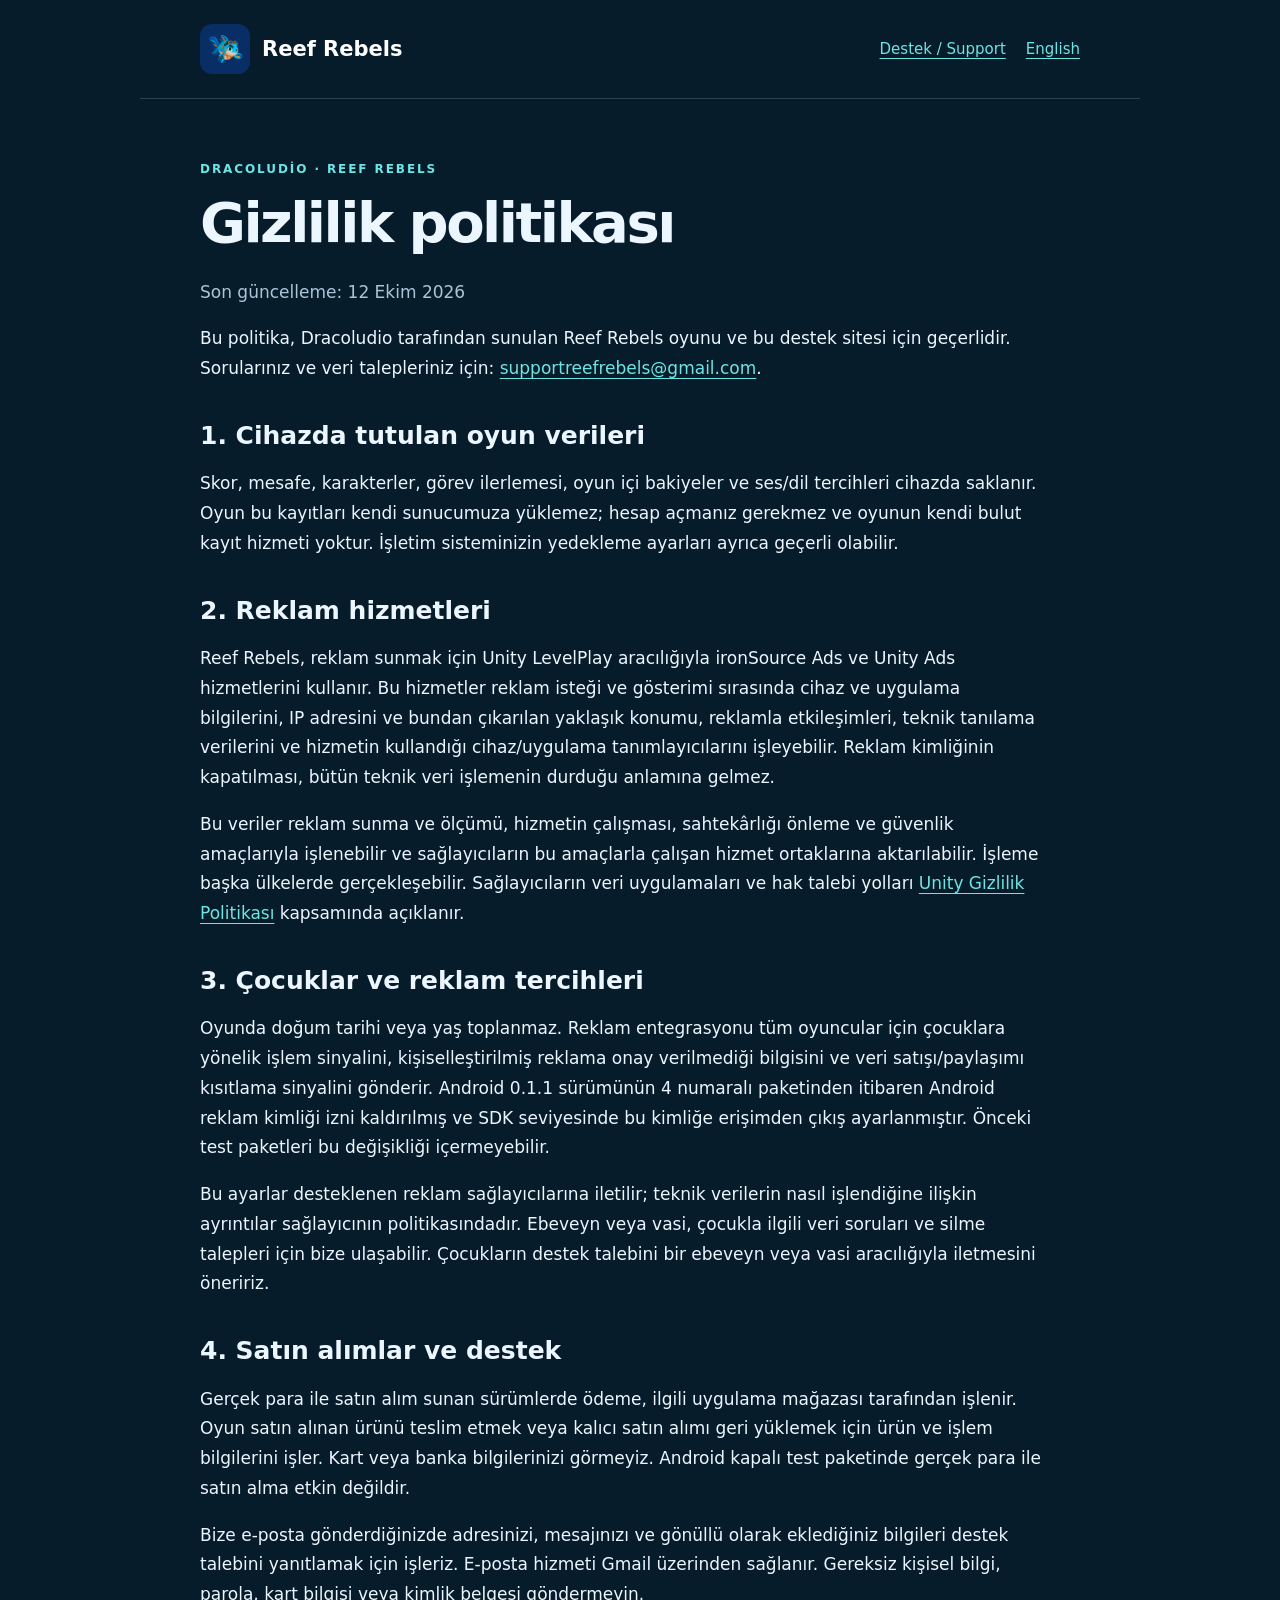
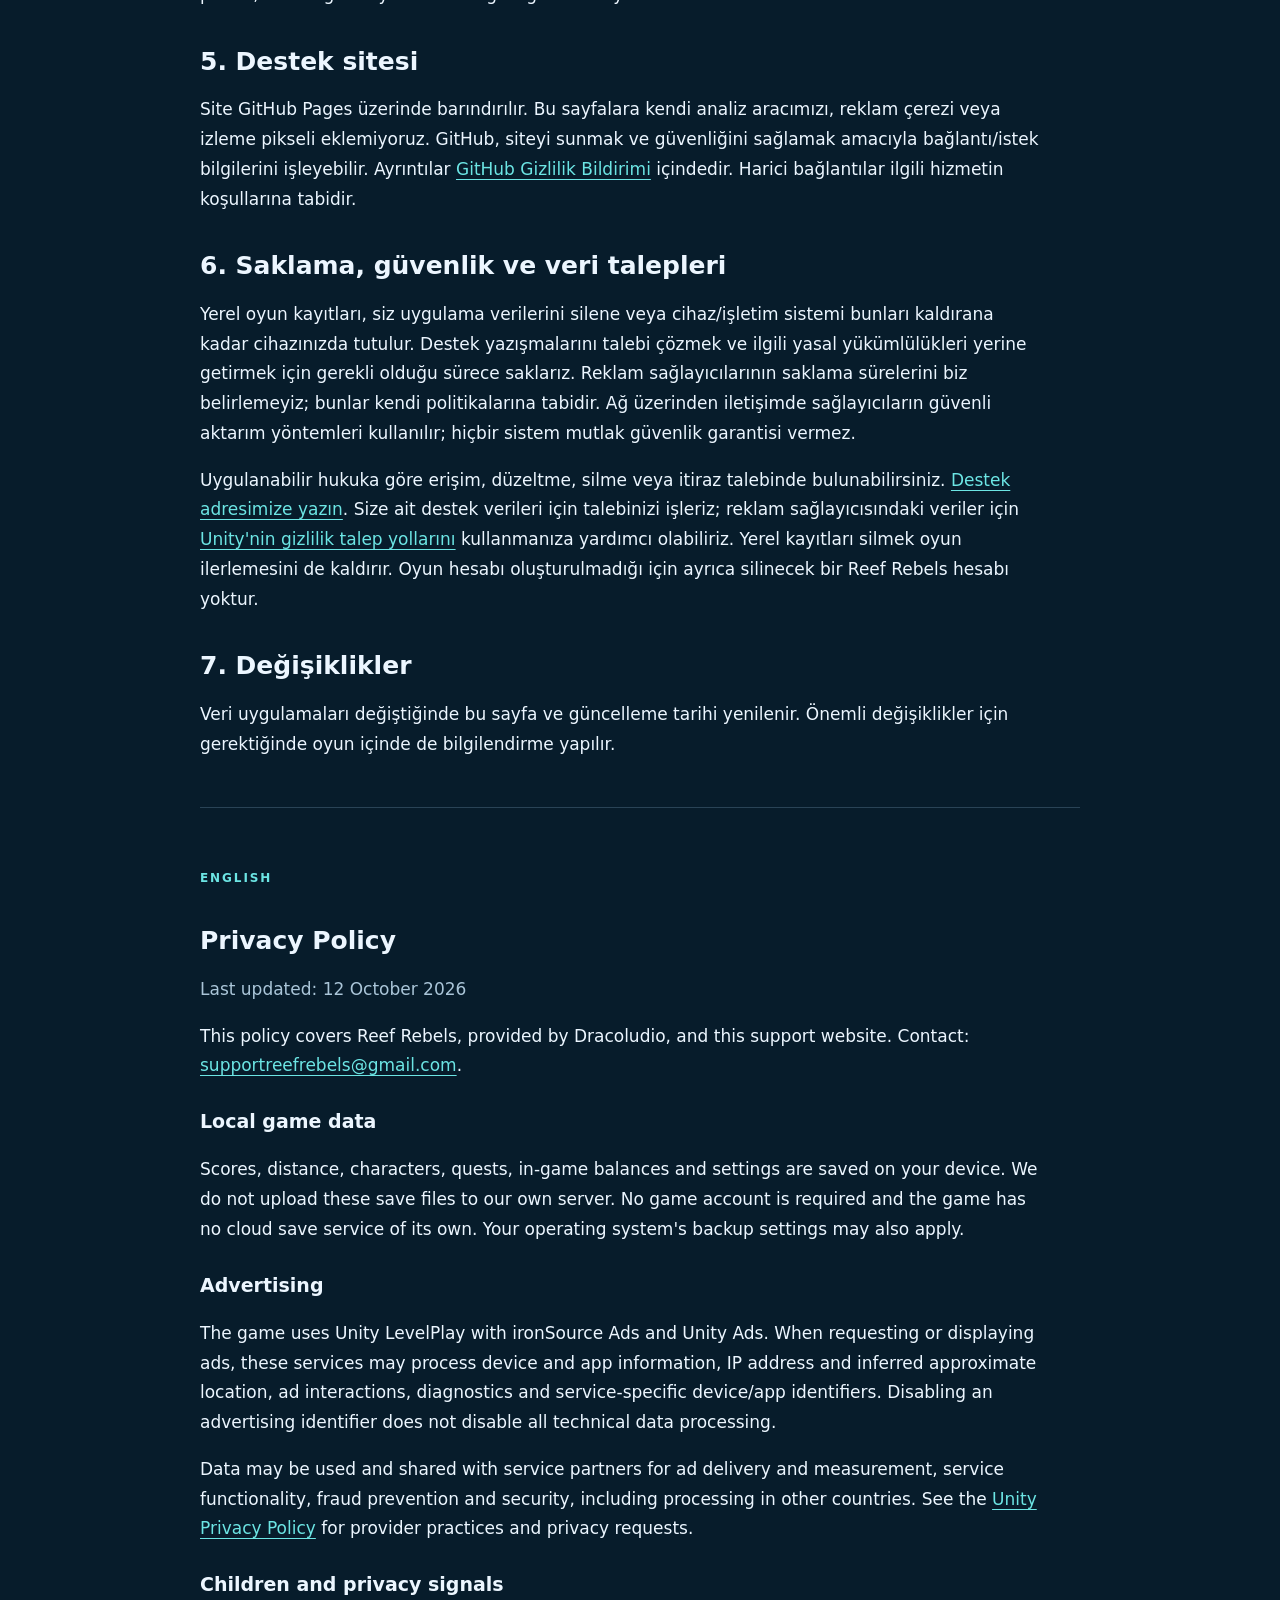
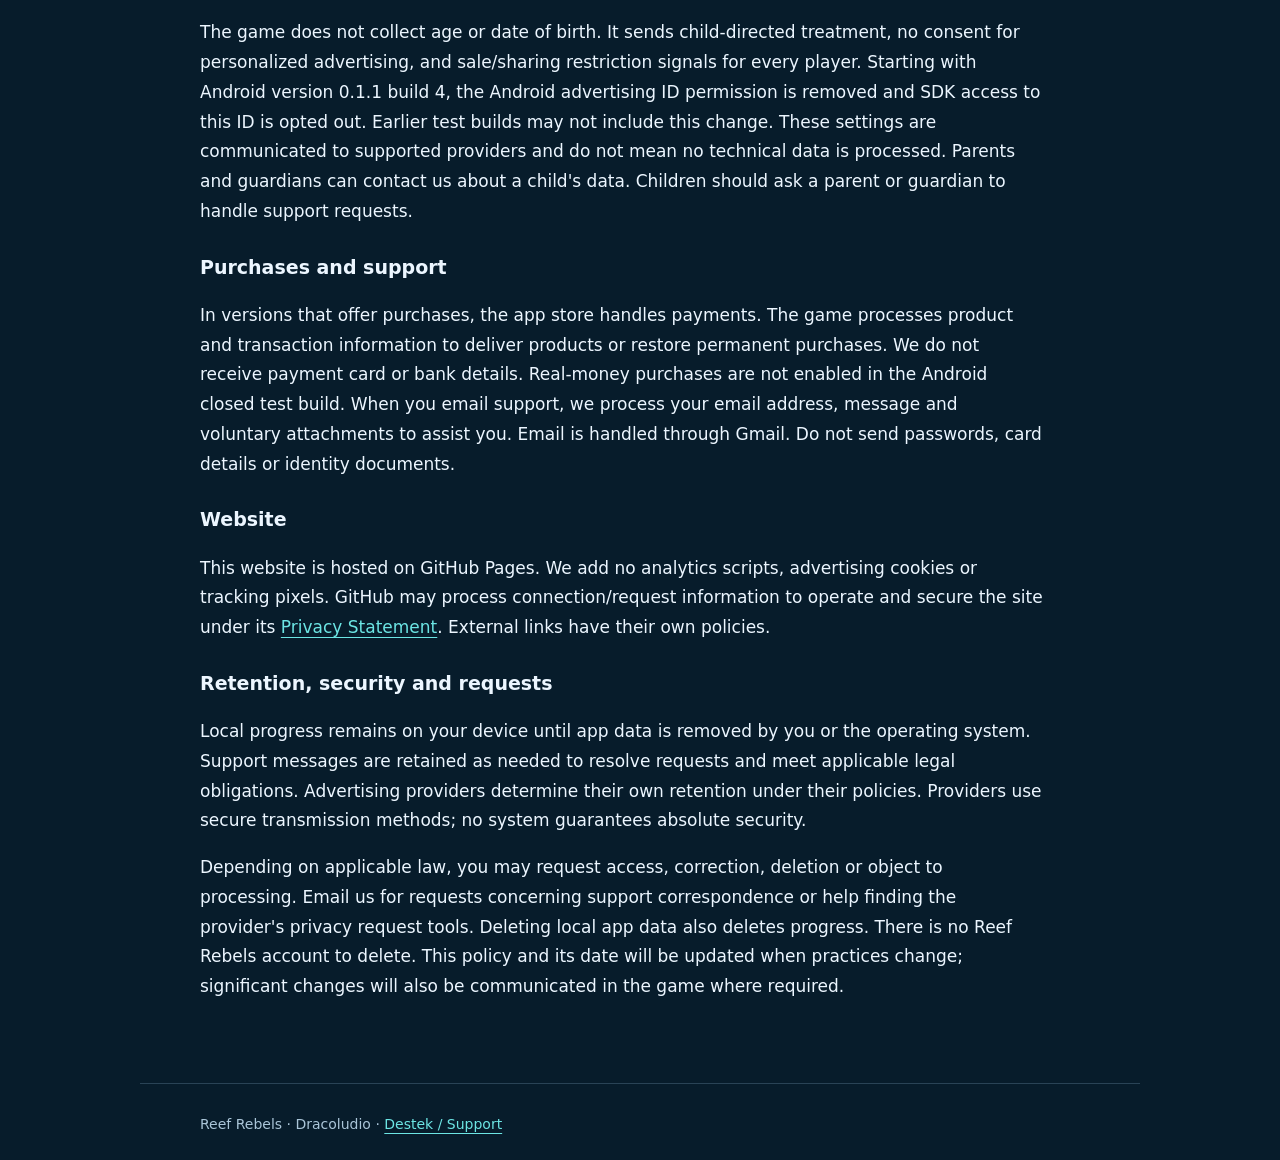
==== privacy.html @ 4acffd5e "Add Reef Rebels privacy policy and support pages" ====
<!doctype html>
<html lang="tr"><head><meta charset="utf-8"><meta name="viewport" content="width=device-width,initial-scale=1"><meta name="description" content="Reef Rebels gizlilik politikası: yerel oyun kayıtları, reklam hizmetleri, destek ve veri talepleri."><title>Reef Rebels | Gizlilik / Privacy</title><link rel="stylesheet" href="reef.css"></head>
<body><header><a class="brand" href="support.html"><img src="reef-icon.png" alt="" width="50" height="50">Reef Rebels</a><nav aria-label="Sayfalar"><a href="support.html">Destek / Support</a><a href="#english" lang="en">English</a></nav></header>
<main><p class="eyebrow">Dracoludio · Reef Rebels</p><h1>Gizlilik politikası</h1><p class="muted">Son güncelleme: 12 Ekim 2026</p><p>Bu politika, Dracoludio tarafından sunulan Reef Rebels oyunu ve bu destek sitesi için geçerlidir. Sorularınız ve veri talepleriniz için: <a href="mailto:supportreefrebels@gmail.com">supportreefrebels@gmail.com</a>.</p>
<h2>1. Cihazda tutulan oyun verileri</h2><p>Skor, mesafe, karakterler, görev ilerlemesi, oyun içi bakiyeler ve ses/dil tercihleri cihazda saklanır. Oyun bu kayıtları kendi sunucumuza yüklemez; hesap açmanız gerekmez ve oyunun kendi bulut kayıt hizmeti yoktur. İşletim sisteminizin yedekleme ayarları ayrıca geçerli olabilir.</p>
<h2>2. Reklam hizmetleri</h2><p>Reef Rebels, reklam sunmak için Unity LevelPlay aracılığıyla ironSource Ads ve Unity Ads hizmetlerini kullanır. Bu hizmetler reklam isteği ve gösterimi sırasında cihaz ve uygulama bilgilerini, IP adresini ve bundan çıkarılan yaklaşık konumu, reklamla etkileşimleri, teknik tanılama verilerini ve hizmetin kullandığı cihaz/uygulama tanımlayıcılarını işleyebilir. Reklam kimliğinin kapatılması, bütün teknik veri işlemenin durduğu anlamına gelmez.</p><p>Bu veriler reklam sunma ve ölçümü, hizmetin çalışması, sahtekârlığı önleme ve güvenlik amaçlarıyla işlenebilir ve sağlayıcıların bu amaçlarla çalışan hizmet ortaklarına aktarılabilir. İşleme başka ülkelerde gerçekleşebilir. Sağlayıcıların veri uygulamaları ve hak talebi yolları <a href="https://unity.com/legal/privacy-policy">Unity Gizlilik Politikası</a> kapsamında açıklanır.</p>
<h2>3. Çocuklar ve reklam tercihleri</h2><p>Oyunda doğum tarihi veya yaş toplanmaz. Reklam entegrasyonu tüm oyuncular için çocuklara yönelik işlem sinyalini, kişiselleştirilmiş reklama onay verilmediği bilgisini ve veri satışı/paylaşımı kısıtlama sinyalini gönderir. Android 0.1.1 sürümünün 4 numaralı paketinden itibaren Android reklam kimliği izni kaldırılmış ve SDK seviyesinde bu kimliğe erişimden çıkış ayarlanmıştır. Önceki test paketleri bu değişikliği içermeyebilir.</p><p>Bu ayarlar desteklenen reklam sağlayıcılarına iletilir; teknik verilerin nasıl işlendiğine ilişkin ayrıntılar sağlayıcının politikasındadır. Ebeveyn veya vasi, çocukla ilgili veri soruları ve silme talepleri için bize ulaşabilir. Çocukların destek talebini bir ebeveyn veya vasi aracılığıyla iletmesini öneririz.</p>
<h2>4. Satın alımlar ve destek</h2><p>Gerçek para ile satın alım sunan sürümlerde ödeme, ilgili uygulama mağazası tarafından işlenir. Oyun satın alınan ürünü teslim etmek veya kalıcı satın alımı geri yüklemek için ürün ve işlem bilgilerini işler. Kart veya banka bilgilerinizi görmeyiz. Android kapalı test paketinde gerçek para ile satın alma etkin değildir.</p><p>Bize e-posta gönderdiğinizde adresinizi, mesajınızı ve gönüllü olarak eklediğiniz bilgileri destek talebini yanıtlamak için işleriz. E-posta hizmeti Gmail üzerinden sağlanır. Gereksiz kişisel bilgi, parola, kart bilgisi veya kimlik belgesi göndermeyin.</p>
<h2>5. Destek sitesi</h2><p>Site GitHub Pages üzerinde barındırılır. Bu sayfalara kendi analiz aracımızı, reklam çerezi veya izleme pikseli eklemiyoruz. GitHub, siteyi sunmak ve güvenliğini sağlamak amacıyla bağlantı/istek bilgilerini işleyebilir. Ayrıntılar <a href="https://docs.github.com/en/site-policy/privacy-policies/github-general-privacy-statement">GitHub Gizlilik Bildirimi</a> içindedir. Harici bağlantılar ilgili hizmetin koşullarına tabidir.</p>
<h2>6. Saklama, güvenlik ve veri talepleri</h2><p>Yerel oyun kayıtları, siz uygulama verilerini silene veya cihaz/işletim sistemi bunları kaldırana kadar cihazınızda tutulur. Destek yazışmalarını talebi çözmek ve ilgili yasal yükümlülükleri yerine getirmek için gerekli olduğu sürece saklarız. Reklam sağlayıcılarının saklama sürelerini biz belirlemeyiz; bunlar kendi politikalarına tabidir. Ağ üzerinden iletişimde sağlayıcıların güvenli aktarım yöntemleri kullanılır; hiçbir sistem mutlak güvenlik garantisi vermez.</p><p>Uygulanabilir hukuka göre erişim, düzeltme, silme veya itiraz talebinde bulunabilirsiniz. <a href="mailto:supportreefrebels@gmail.com?subject=Reef%20Rebels%20veri%20talebi">Destek adresimize yazın</a>. Size ait destek verileri için talebinizi işleriz; reklam sağlayıcısındaki veriler için <a href="https://unity.com/legal/privacy-policy">Unity'nin gizlilik talep yollarını</a> kullanmanıza yardımcı olabiliriz. Yerel kayıtları silmek oyun ilerlemesini de kaldırır. Oyun hesabı oluşturulmadığı için ayrıca silinecek bir Reef Rebels hesabı yoktur.</p>
<h2>7. Değişiklikler</h2><p>Veri uygulamaları değiştiğinde bu sayfa ve güncelleme tarihi yenilenir. Önemli değişiklikler için gerektiğinde oyun içinde de bilgilendirme yapılır.</p>
<section class="language" id="english" lang="en"><p class="eyebrow">English</p><h2>Privacy Policy</h2><p class="muted">Last updated: 12 October 2026</p><p>This policy covers Reef Rebels, provided by Dracoludio, and this support website. Contact: <a href="mailto:supportreefrebels@gmail.com">supportreefrebels@gmail.com</a>.</p>
<h3>Local game data</h3><p>Scores, distance, characters, quests, in-game balances and settings are saved on your device. We do not upload these save files to our own server. No game account is required and the game has no cloud save service of its own. Your operating system's backup settings may also apply.</p>
<h3>Advertising</h3><p>The game uses Unity LevelPlay with ironSource Ads and Unity Ads. When requesting or displaying ads, these services may process device and app information, IP address and inferred approximate location, ad interactions, diagnostics and service-specific device/app identifiers. Disabling an advertising identifier does not disable all technical data processing.</p><p>Data may be used and shared with service partners for ad delivery and measurement, service functionality, fraud prevention and security, including processing in other countries. See the <a href="https://unity.com/legal/privacy-policy">Unity Privacy Policy</a> for provider practices and privacy requests.</p>
<h3>Children and privacy signals</h3><p>The game does not collect age or date of birth. It sends child-directed treatment, no consent for personalized advertising, and sale/sharing restriction signals for every player. Starting with Android version 0.1.1 build 4, the Android advertising ID permission is removed and SDK access to this ID is opted out. Earlier test builds may not include this change. These settings are communicated to supported providers and do not mean no technical data is processed. Parents and guardians can contact us about a child's data. Children should ask a parent or guardian to handle support requests.</p>
<h3>Purchases and support</h3><p>In versions that offer purchases, the app store handles payments. The game processes product and transaction information to deliver products or restore permanent purchases. We do not receive payment card or bank details. Real-money purchases are not enabled in the Android closed test build. When you email support, we process your email address, message and voluntary attachments to assist you. Email is handled through Gmail. Do not send passwords, card details or identity documents.</p>
<h3>Website</h3><p>This website is hosted on GitHub Pages. We add no analytics scripts, advertising cookies or tracking pixels. GitHub may process connection/request information to operate and secure the site under its <a href="https://docs.github.com/en/site-policy/privacy-policies/github-general-privacy-statement">Privacy Statement</a>. External links have their own policies.</p>
<h3>Retention, security and requests</h3><p>Local progress remains on your device until app data is removed by you or the operating system. Support messages are retained as needed to resolve requests and meet applicable legal obligations. Advertising providers determine their own retention under their policies. Providers use secure transmission methods; no system guarantees absolute security.</p><p>Depending on applicable law, you may request access, correction, deletion or object to processing. Email us for requests concerning support correspondence or help finding the provider's privacy request tools. Deleting local app data also deletes progress. There is no Reef Rebels account to delete. This policy and its date will be updated when practices change; significant changes will also be communicated in the game where required.</p></section></main><footer>Reef Rebels · Dracoludio · <a href="support.html">Destek / Support</a></footer></body></html>
---- reef.css ----
:root{color-scheme:dark;--ink:#ecf6ff;--muted:#aac5d8;--aqua:#6ce5e4;--line:#294356}*{box-sizing:border-box}html{scroll-behavior:smooth}body{margin:0;background:#071c2b;color:var(--ink);font:17px/1.75 system-ui,-apple-system,BlinkMacSystemFont,"Segoe UI",sans-serif}a{color:var(--aqua);text-underline-offset:4px}a:hover{color:white}a:focus-visible,summary:focus-visible{outline:3px solid #ffd757;outline-offset:5px}header,main,footer{max-width:1000px;margin:auto;padding:24px clamp(20px,5vw,60px)}header{display:flex;gap:24px;align-items:center;justify-content:space-between;border-bottom:1px solid var(--line)}.brand{display:flex;align-items:center;gap:12px;color:white;font-weight:850;text-decoration:none;font-size:21px}.brand img{width:50px;height:50px;border-radius:12px}nav{display:flex;gap:20px;flex-wrap:wrap;font-size:15px}.eyebrow{text-transform:uppercase;letter-spacing:.16em;font-size:12px;color:var(--aqua);font-weight:700;margin:36px 0 8px}h1{font-size:clamp(34px,6vw,56px);line-height:1.1;letter-spacing:-.045em;margin:12px 0 24px}h2{font-size:25px;line-height:1.3;margin:36px 0 12px}h3{font-size:19px;margin:24px 0 8px}p{max-width:78ch}small,.muted{color:var(--muted)}.intro{font-size:20px;color:var(--muted);max-width:650px}.contact{display:inline-block;background:var(--aqua);color:#042635;padding:13px 20px;border-radius:8px;font-weight:750;text-decoration:none;overflow-wrap:anywhere;margin:12px 0}.contact:hover{background:#a9ffff;color:#042635}.notice{border-left:3px solid var(--aqua);padding:6px 20px;margin:28px 0;background:#0c283b}.language{padding-top:24px;margin-top:48px;border-top:1px solid var(--line)}li{margin:8px 0}footer{margin-top:40px;padding-top:28px;border-top:1px solid var(--line);color:var(--muted);font-size:14px}details{border-bottom:1px solid var(--line);padding:18px 0}summary{cursor:pointer;font-weight:700}details p{color:var(--muted)}@media(max-width:540px){header{align-items:flex-start;flex-direction:column;gap:12px}nav{gap:18px}main{padding-top:10px}.contact{font-size:15px}h2{font-size:23px}}@media(prefers-reduced-motion:reduce){html{scroll-behavior:auto}}
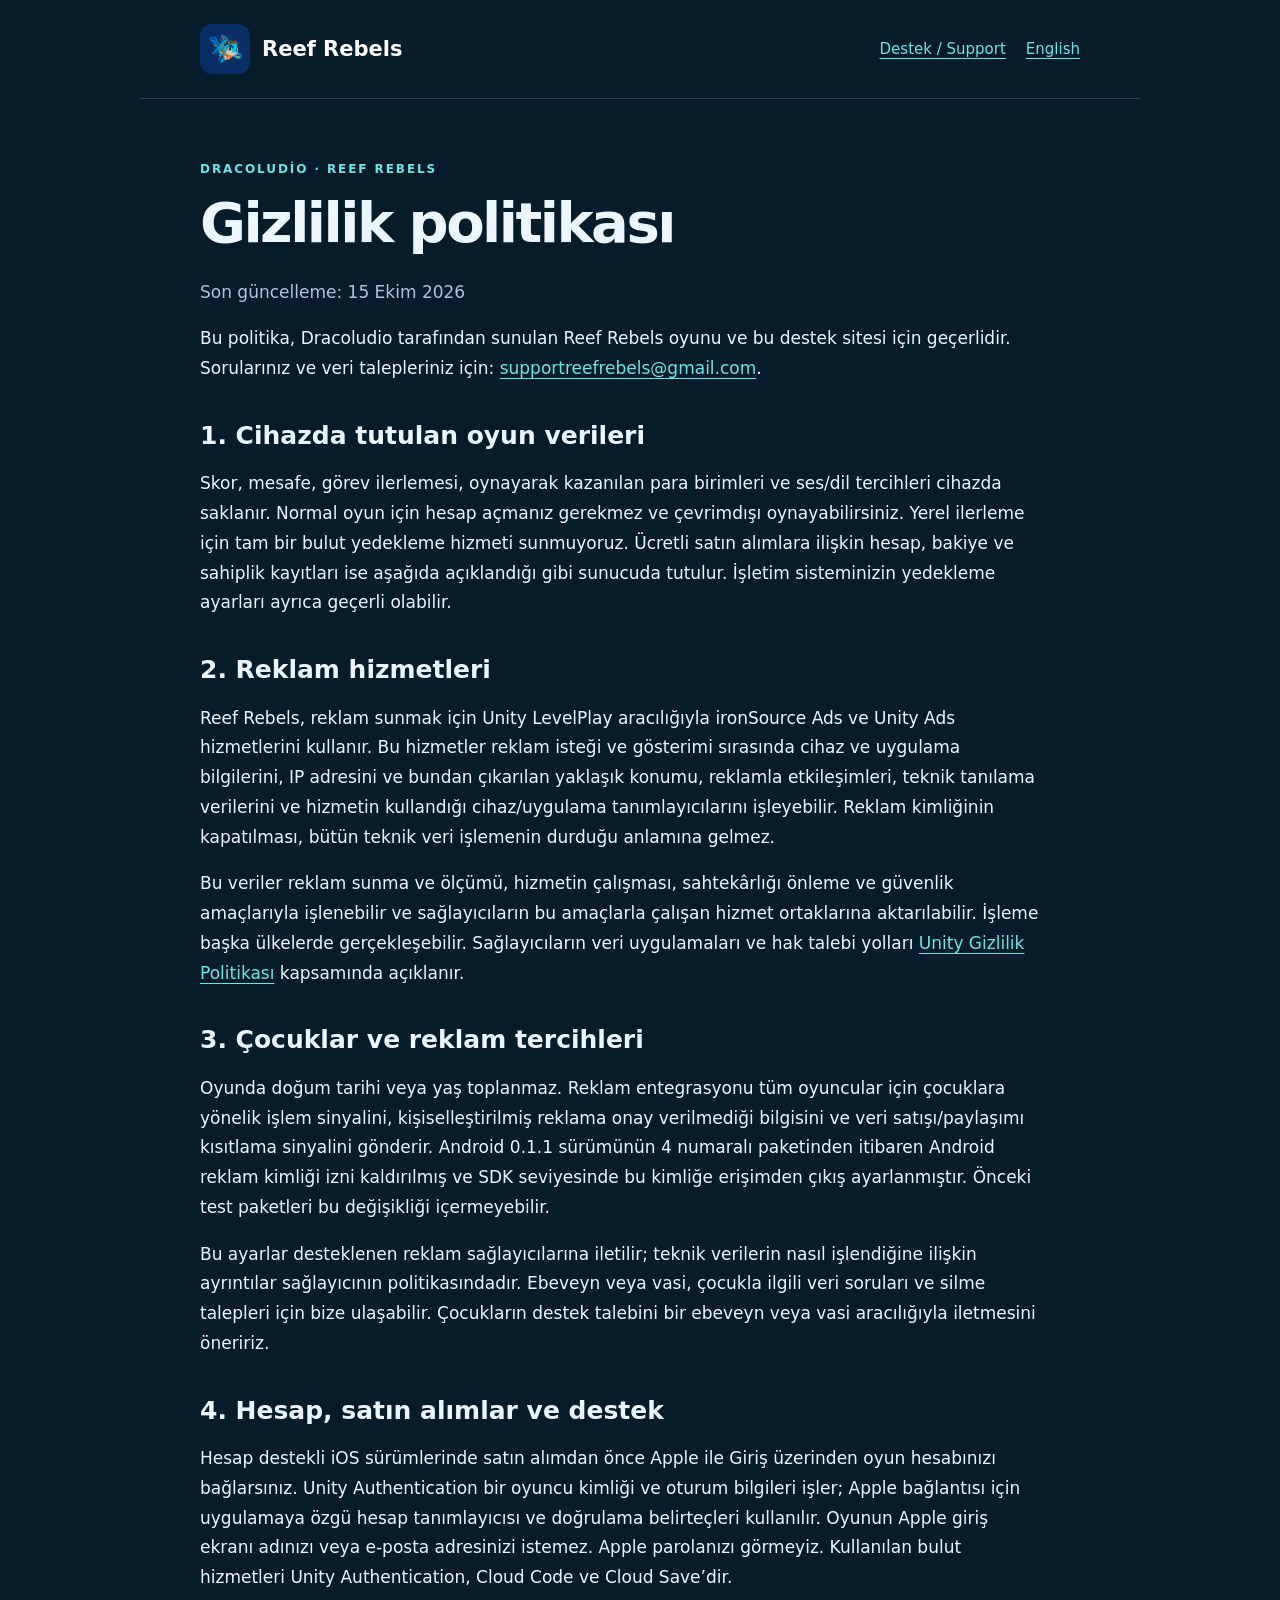
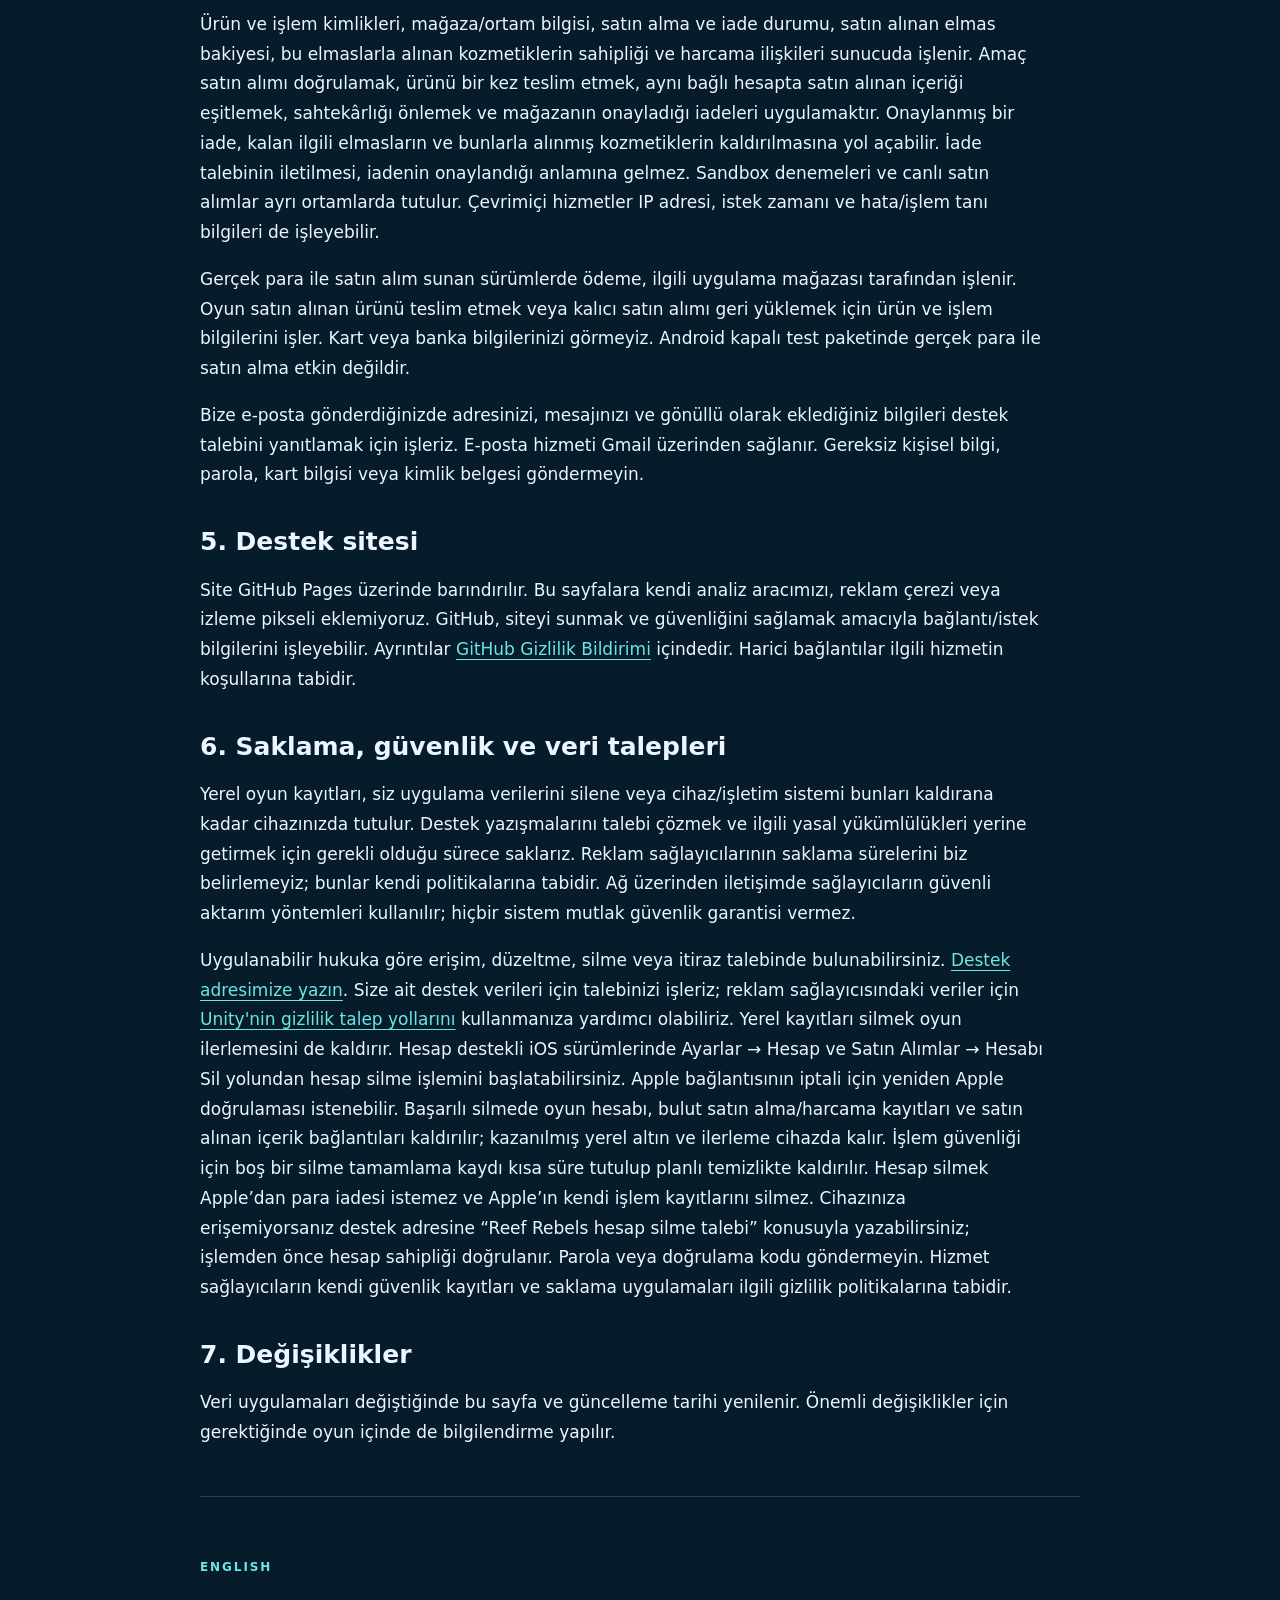
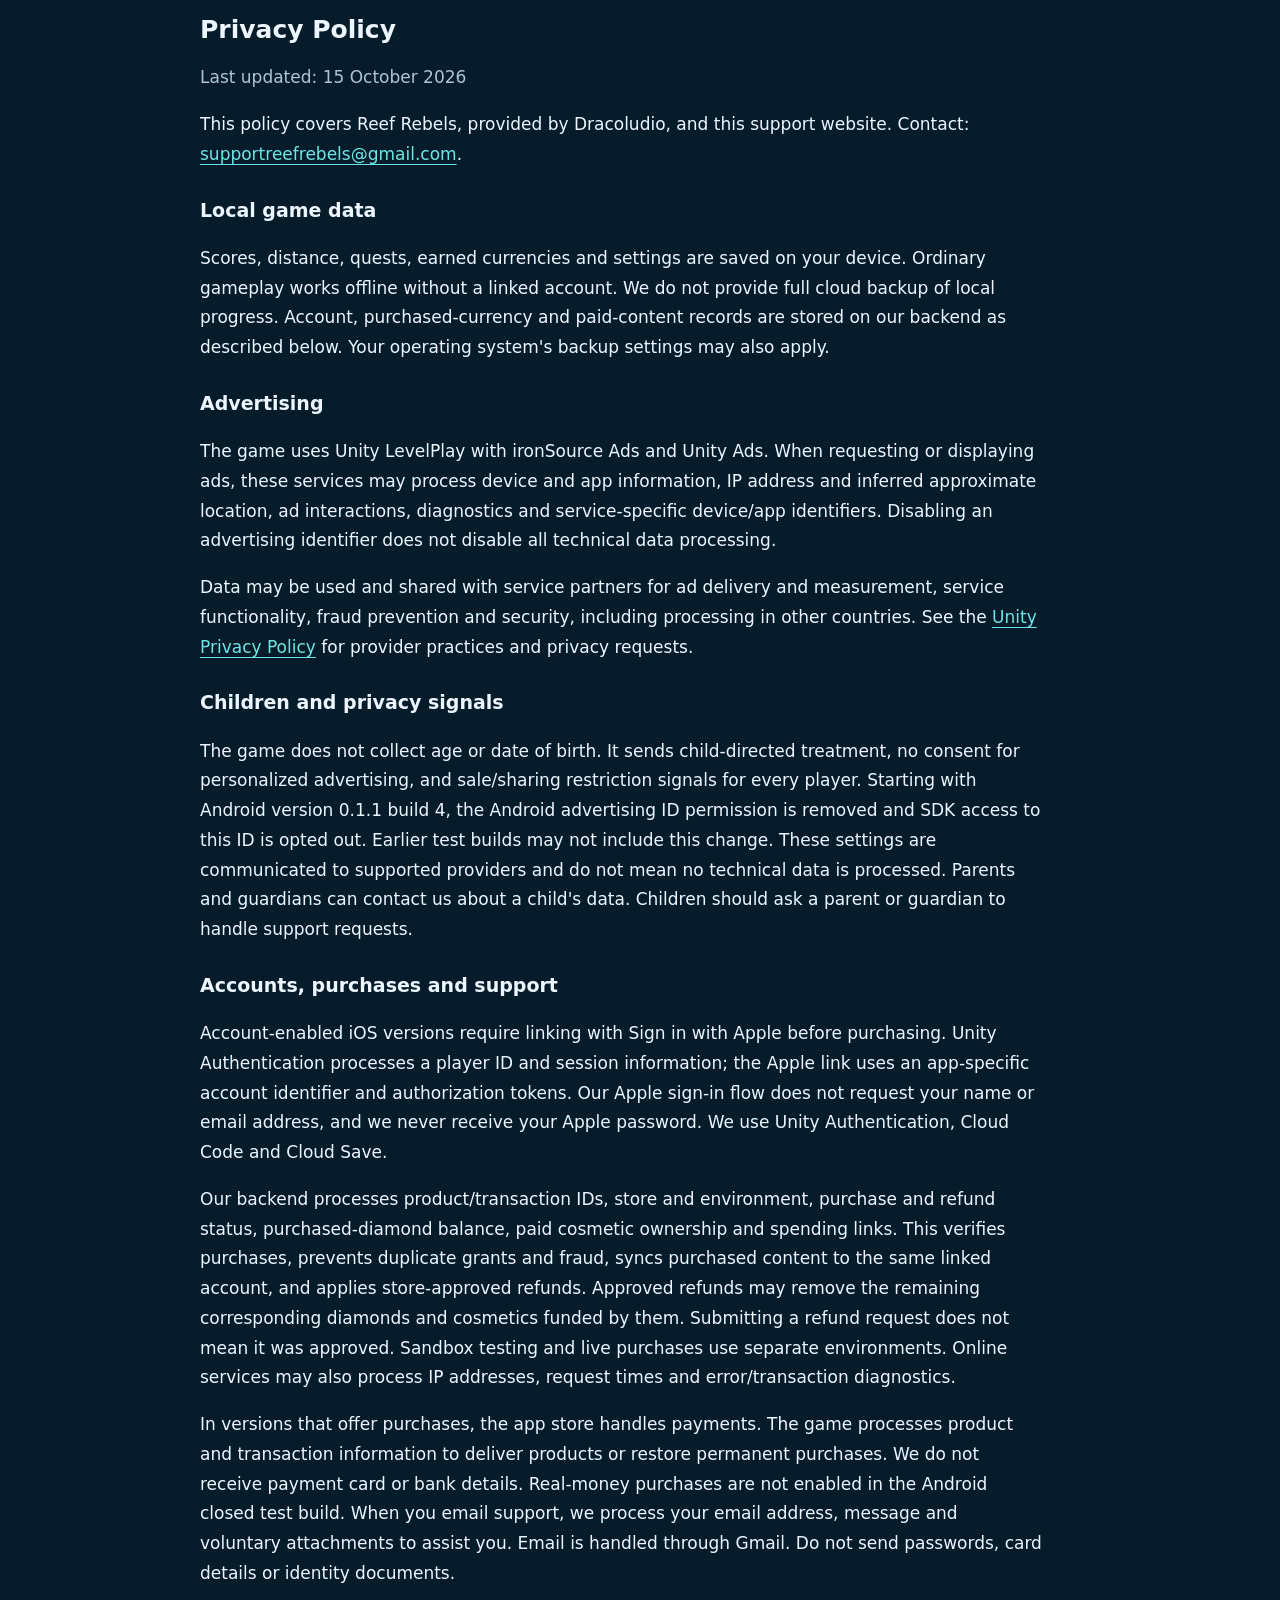
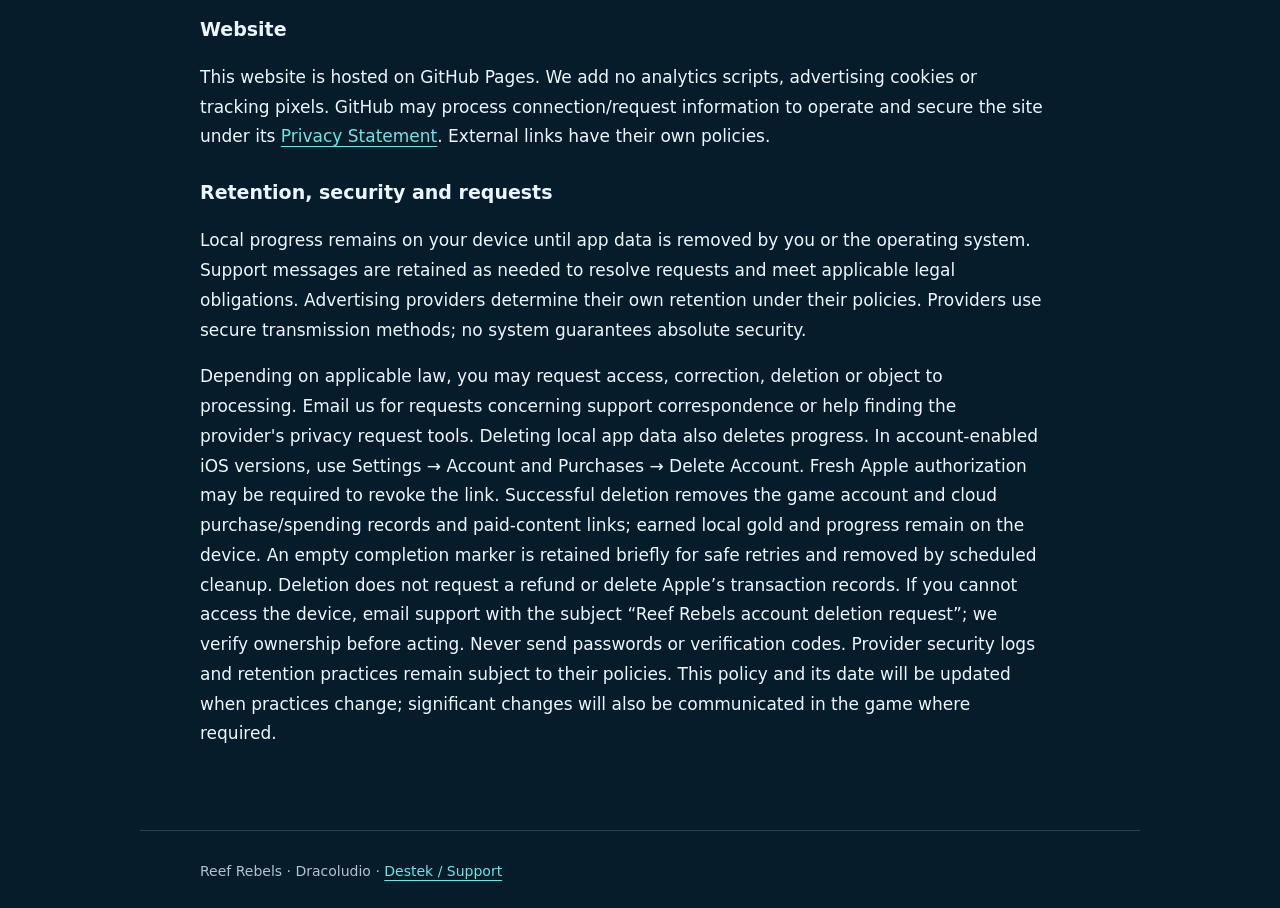
==== commit 61bf7f66: "Document linked accounts, server purchases, refunds and account deletion" ====
--- a/privacy.html
+++ b/privacy.html
@@ -1,18 +1,18 @@
-<!doctype html>
-<html lang="tr"><head><meta charset="utf-8"><meta name="viewport" content="width=device-width,initial-scale=1"><meta name="description" content="Reef Rebels gizlilik politikası: yerel oyun kayıtları, reklam hizmetleri, destek ve veri talepleri."><title>Reef Rebels | Gizlilik / Privacy</title><link rel="stylesheet" href="reef.css"></head>
-<body><header><a class="brand" href="support.html"><img src="reef-icon.png" alt="" width="50" height="50">Reef Rebels</a><nav aria-label="Sayfalar"><a href="support.html">Destek / Support</a><a href="#english" lang="en">English</a></nav></header>
-<main><p class="eyebrow">Dracoludio · Reef Rebels</p><h1>Gizlilik politikası</h1><p class="muted">Son güncelleme: 12 Ekim 2026</p><p>Bu politika, Dracoludio tarafından sunulan Reef Rebels oyunu ve bu destek sitesi için geçerlidir. Sorularınız ve veri talepleriniz için: <a href="mailto:supportreefrebels@gmail.com">supportreefrebels@gmail.com</a>.</p>
-<h2>1. Cihazda tutulan oyun verileri</h2><p>Skor, mesafe, karakterler, görev ilerlemesi, oyun içi bakiyeler ve ses/dil tercihleri cihazda saklanır. Oyun bu kayıtları kendi sunucumuza yüklemez; hesap açmanız gerekmez ve oyunun kendi bulut kayıt hizmeti yoktur. İşletim sisteminizin yedekleme ayarları ayrıca geçerli olabilir.</p>
-<h2>2. Reklam hizmetleri</h2><p>Reef Rebels, reklam sunmak için Unity LevelPlay aracılığıyla ironSource Ads ve Unity Ads hizmetlerini kullanır. Bu hizmetler reklam isteği ve gösterimi sırasında cihaz ve uygulama bilgilerini, IP adresini ve bundan çıkarılan yaklaşık konumu, reklamla etkileşimleri, teknik tanılama verilerini ve hizmetin kullandığı cihaz/uygulama tanımlayıcılarını işleyebilir. Reklam kimliğinin kapatılması, bütün teknik veri işlemenin durduğu anlamına gelmez.</p><p>Bu veriler reklam sunma ve ölçümü, hizmetin çalışması, sahtekârlığı önleme ve güvenlik amaçlarıyla işlenebilir ve sağlayıcıların bu amaçlarla çalışan hizmet ortaklarına aktarılabilir. İşleme başka ülkelerde gerçekleşebilir. Sağlayıcıların veri uygulamaları ve hak talebi yolları <a href="https://unity.com/legal/privacy-policy">Unity Gizlilik Politikası</a> kapsamında açıklanır.</p>
-<h2>3. Çocuklar ve reklam tercihleri</h2><p>Oyunda doğum tarihi veya yaş toplanmaz. Reklam entegrasyonu tüm oyuncular için çocuklara yönelik işlem sinyalini, kişiselleştirilmiş reklama onay verilmediği bilgisini ve veri satışı/paylaşımı kısıtlama sinyalini gönderir. Android 0.1.1 sürümünün 4 numaralı paketinden itibaren Android reklam kimliği izni kaldırılmış ve SDK seviyesinde bu kimliğe erişimden çıkış ayarlanmıştır. Önceki test paketleri bu değişikliği içermeyebilir.</p><p>Bu ayarlar desteklenen reklam sağlayıcılarına iletilir; teknik verilerin nasıl işlendiğine ilişkin ayrıntılar sağlayıcının politikasındadır. Ebeveyn veya vasi, çocukla ilgili veri soruları ve silme talepleri için bize ulaşabilir. Çocukların destek talebini bir ebeveyn veya vasi aracılığıyla iletmesini öneririz.</p>
-<h2>4. Satın alımlar ve destek</h2><p>Gerçek para ile satın alım sunan sürümlerde ödeme, ilgili uygulama mağazası tarafından işlenir. Oyun satın alınan ürünü teslim etmek veya kalıcı satın alımı geri yüklemek için ürün ve işlem bilgilerini işler. Kart veya banka bilgilerinizi görmeyiz. Android kapalı test paketinde gerçek para ile satın alma etkin değildir.</p><p>Bize e-posta gönderdiğinizde adresinizi, mesajınızı ve gönüllü olarak eklediğiniz bilgileri destek talebini yanıtlamak için işleriz. E-posta hizmeti Gmail üzerinden sağlanır. Gereksiz kişisel bilgi, parola, kart bilgisi veya kimlik belgesi göndermeyin.</p>
-<h2>5. Destek sitesi</h2><p>Site GitHub Pages üzerinde barındırılır. Bu sayfalara kendi analiz aracımızı, reklam çerezi veya izleme pikseli eklemiyoruz. GitHub, siteyi sunmak ve güvenliğini sağlamak amacıyla bağlantı/istek bilgilerini işleyebilir. Ayrıntılar <a href="https://docs.github.com/en/site-policy/privacy-policies/github-general-privacy-statement">GitHub Gizlilik Bildirimi</a> içindedir. Harici bağlantılar ilgili hizmetin koşullarına tabidir.</p>
-<h2>6. Saklama, güvenlik ve veri talepleri</h2><p>Yerel oyun kayıtları, siz uygulama verilerini silene veya cihaz/işletim sistemi bunları kaldırana kadar cihazınızda tutulur. Destek yazışmalarını talebi çözmek ve ilgili yasal yükümlülükleri yerine getirmek için gerekli olduğu sürece saklarız. Reklam sağlayıcılarının saklama sürelerini biz belirlemeyiz; bunlar kendi politikalarına tabidir. Ağ üzerinden iletişimde sağlayıcıların güvenli aktarım yöntemleri kullanılır; hiçbir sistem mutlak güvenlik garantisi vermez.</p><p>Uygulanabilir hukuka göre erişim, düzeltme, silme veya itiraz talebinde bulunabilirsiniz. <a href="mailto:supportreefrebels@gmail.com?subject=Reef%20Rebels%20veri%20talebi">Destek adresimize yazın</a>. Size ait destek verileri için talebinizi işleriz; reklam sağlayıcısındaki veriler için <a href="https://unity.com/legal/privacy-policy">Unity'nin gizlilik talep yollarını</a> kullanmanıza yardımcı olabiliriz. Yerel kayıtları silmek oyun ilerlemesini de kaldırır. Oyun hesabı oluşturulmadığı için ayrıca silinecek bir Reef Rebels hesabı yoktur.</p>
-<h2>7. Değişiklikler</h2><p>Veri uygulamaları değiştiğinde bu sayfa ve güncelleme tarihi yenilenir. Önemli değişiklikler için gerektiğinde oyun içinde de bilgilendirme yapılır.</p>
-<section class="language" id="english" lang="en"><p class="eyebrow">English</p><h2>Privacy Policy</h2><p class="muted">Last updated: 12 October 2026</p><p>This policy covers Reef Rebels, provided by Dracoludio, and this support website. Contact: <a href="mailto:supportreefrebels@gmail.com">supportreefrebels@gmail.com</a>.</p>
-<h3>Local game data</h3><p>Scores, distance, characters, quests, in-game balances and settings are saved on your device. We do not upload these save files to our own server. No game account is required and the game has no cloud save service of its own. Your operating system's backup settings may also apply.</p>
-<h3>Advertising</h3><p>The game uses Unity LevelPlay with ironSource Ads and Unity Ads. When requesting or displaying ads, these services may process device and app information, IP address and inferred approximate location, ad interactions, diagnostics and service-specific device/app identifiers. Disabling an advertising identifier does not disable all technical data processing.</p><p>Data may be used and shared with service partners for ad delivery and measurement, service functionality, fraud prevention and security, including processing in other countries. See the <a href="https://unity.com/legal/privacy-policy">Unity Privacy Policy</a> for provider practices and privacy requests.</p>
-<h3>Children and privacy signals</h3><p>The game does not collect age or date of birth. It sends child-directed treatment, no consent for personalized advertising, and sale/sharing restriction signals for every player. Starting with Android version 0.1.1 build 4, the Android advertising ID permission is removed and SDK access to this ID is opted out. Earlier test builds may not include this change. These settings are communicated to supported providers and do not mean no technical data is processed. Parents and guardians can contact us about a child's data. Children should ask a parent or guardian to handle support requests.</p>
-<h3>Purchases and support</h3><p>In versions that offer purchases, the app store handles payments. The game processes product and transaction information to deliver products or restore permanent purchases. We do not receive payment card or bank details. Real-money purchases are not enabled in the Android closed test build. When you email support, we process your email address, message and voluntary attachments to assist you. Email is handled through Gmail. Do not send passwords, card details or identity documents.</p>
-<h3>Website</h3><p>This website is hosted on GitHub Pages. We add no analytics scripts, advertising cookies or tracking pixels. GitHub may process connection/request information to operate and secure the site under its <a href="https://docs.github.com/en/site-policy/privacy-policies/github-general-privacy-statement">Privacy Statement</a>. External links have their own policies.</p>
-<h3>Retention, security and requests</h3><p>Local progress remains on your device until app data is removed by you or the operating system. Support messages are retained as needed to resolve requests and meet applicable legal obligations. Advertising providers determine their own retention under their policies. Providers use secure transmission methods; no system guarantees absolute security.</p><p>Depending on applicable law, you may request access, correction, deletion or object to processing. Email us for requests concerning support correspondence or help finding the provider's privacy request tools. Deleting local app data also deletes progress. There is no Reef Rebels account to delete. This policy and its date will be updated when practices change; significant changes will also be communicated in the game where required.</p></section></main><footer>Reef Rebels · Dracoludio · <a href="support.html">Destek / Support</a></footer></body></html>
+<!doctype html>
+<html lang="tr"><head><meta charset="utf-8"><meta name="viewport" content="width=device-width,initial-scale=1"><meta name="description" content="Reef Rebels gizlilik politikası: yerel oyun kayıtları, reklam hizmetleri, destek ve veri talepleri."><title>Reef Rebels | Gizlilik / Privacy</title><link rel="stylesheet" href="reef.css"></head>
+<body><header><a class="brand" href="support.html"><img src="reef-icon.png" alt="" width="50" height="50">Reef Rebels</a><nav aria-label="Sayfalar"><a href="support.html">Destek / Support</a><a href="#english" lang="en">English</a></nav></header>
+<main><p class="eyebrow">Dracoludio · Reef Rebels</p><h1>Gizlilik politikası</h1><p class="muted">Son güncelleme: 15 Ekim 2026</p><p>Bu politika, Dracoludio tarafından sunulan Reef Rebels oyunu ve bu destek sitesi için geçerlidir. Sorularınız ve veri talepleriniz için: <a href="mailto:supportreefrebels@gmail.com">supportreefrebels@gmail.com</a>.</p>
+<h2>1. Cihazda tutulan oyun verileri</h2><p>Skor, mesafe, görev ilerlemesi, oynayarak kazanılan para birimleri ve ses/dil tercihleri cihazda saklanır. Normal oyun için hesap açmanız gerekmez ve çevrimdışı oynayabilirsiniz. Yerel ilerleme için tam bir bulut yedekleme hizmeti sunmuyoruz. Ücretli satın alımlara ilişkin hesap, bakiye ve sahiplik kayıtları ise aşağıda açıklandığı gibi sunucuda tutulur. İşletim sisteminizin yedekleme ayarları ayrıca geçerli olabilir.</p>
+<h2>2. Reklam hizmetleri</h2><p>Reef Rebels, reklam sunmak için Unity LevelPlay aracılığıyla ironSource Ads ve Unity Ads hizmetlerini kullanır. Bu hizmetler reklam isteği ve gösterimi sırasında cihaz ve uygulama bilgilerini, IP adresini ve bundan çıkarılan yaklaşık konumu, reklamla etkileşimleri, teknik tanılama verilerini ve hizmetin kullandığı cihaz/uygulama tanımlayıcılarını işleyebilir. Reklam kimliğinin kapatılması, bütün teknik veri işlemenin durduğu anlamına gelmez.</p><p>Bu veriler reklam sunma ve ölçümü, hizmetin çalışması, sahtekârlığı önleme ve güvenlik amaçlarıyla işlenebilir ve sağlayıcıların bu amaçlarla çalışan hizmet ortaklarına aktarılabilir. İşleme başka ülkelerde gerçekleşebilir. Sağlayıcıların veri uygulamaları ve hak talebi yolları <a href="https://unity.com/legal/privacy-policy">Unity Gizlilik Politikası</a> kapsamında açıklanır.</p>
+<h2>3. Çocuklar ve reklam tercihleri</h2><p>Oyunda doğum tarihi veya yaş toplanmaz. Reklam entegrasyonu tüm oyuncular için çocuklara yönelik işlem sinyalini, kişiselleştirilmiş reklama onay verilmediği bilgisini ve veri satışı/paylaşımı kısıtlama sinyalini gönderir. Android 0.1.1 sürümünün 4 numaralı paketinden itibaren Android reklam kimliği izni kaldırılmış ve SDK seviyesinde bu kimliğe erişimden çıkış ayarlanmıştır. Önceki test paketleri bu değişikliği içermeyebilir.</p><p>Bu ayarlar desteklenen reklam sağlayıcılarına iletilir; teknik verilerin nasıl işlendiğine ilişkin ayrıntılar sağlayıcının politikasındadır. Ebeveyn veya vasi, çocukla ilgili veri soruları ve silme talepleri için bize ulaşabilir. Çocukların destek talebini bir ebeveyn veya vasi aracılığıyla iletmesini öneririz.</p>
+<h2>4. Hesap, satın alımlar ve destek</h2><p>Hesap destekli iOS sürümlerinde satın alımdan önce Apple ile Giriş üzerinden oyun hesabınızı bağlarsınız. Unity Authentication bir oyuncu kimliği ve oturum bilgileri işler; Apple bağlantısı için uygulamaya özgü hesap tanımlayıcısı ve doğrulama belirteçleri kullanılır. Oyunun Apple giriş ekranı adınızı veya e-posta adresinizi istemez. Apple parolanızı görmeyiz. Kullanılan bulut hizmetleri Unity Authentication, Cloud Code ve Cloud Save’dir.</p><p>Ürün ve işlem kimlikleri, mağaza/ortam bilgisi, satın alma ve iade durumu, satın alınan elmas bakiyesi, bu elmaslarla alınan kozmetiklerin sahipliği ve harcama ilişkileri sunucuda işlenir. Amaç satın alımı doğrulamak, ürünü bir kez teslim etmek, aynı bağlı hesapta satın alınan içeriği eşitlemek, sahtekârlığı önlemek ve mağazanın onayladığı iadeleri uygulamaktır. Onaylanmış bir iade, kalan ilgili elmasların ve bunlarla alınmış kozmetiklerin kaldırılmasına yol açabilir. İade talebinin iletilmesi, iadenin onaylandığı anlamına gelmez. Sandbox denemeleri ve canlı satın alımlar ayrı ortamlarda tutulur. Çevrimiçi hizmetler IP adresi, istek zamanı ve hata/işlem tanı bilgileri de işleyebilir.</p><p>Gerçek para ile satın alım sunan sürümlerde ödeme, ilgili uygulama mağazası tarafından işlenir. Oyun satın alınan ürünü teslim etmek veya kalıcı satın alımı geri yüklemek için ürün ve işlem bilgilerini işler. Kart veya banka bilgilerinizi görmeyiz. Android kapalı test paketinde gerçek para ile satın alma etkin değildir.</p><p>Bize e-posta gönderdiğinizde adresinizi, mesajınızı ve gönüllü olarak eklediğiniz bilgileri destek talebini yanıtlamak için işleriz. E-posta hizmeti Gmail üzerinden sağlanır. Gereksiz kişisel bilgi, parola, kart bilgisi veya kimlik belgesi göndermeyin.</p>
+<h2>5. Destek sitesi</h2><p>Site GitHub Pages üzerinde barındırılır. Bu sayfalara kendi analiz aracımızı, reklam çerezi veya izleme pikseli eklemiyoruz. GitHub, siteyi sunmak ve güvenliğini sağlamak amacıyla bağlantı/istek bilgilerini işleyebilir. Ayrıntılar <a href="https://docs.github.com/en/site-policy/privacy-policies/github-general-privacy-statement">GitHub Gizlilik Bildirimi</a> içindedir. Harici bağlantılar ilgili hizmetin koşullarına tabidir.</p>
+<h2>6. Saklama, güvenlik ve veri talepleri</h2><p>Yerel oyun kayıtları, siz uygulama verilerini silene veya cihaz/işletim sistemi bunları kaldırana kadar cihazınızda tutulur. Destek yazışmalarını talebi çözmek ve ilgili yasal yükümlülükleri yerine getirmek için gerekli olduğu sürece saklarız. Reklam sağlayıcılarının saklama sürelerini biz belirlemeyiz; bunlar kendi politikalarına tabidir. Ağ üzerinden iletişimde sağlayıcıların güvenli aktarım yöntemleri kullanılır; hiçbir sistem mutlak güvenlik garantisi vermez.</p><p>Uygulanabilir hukuka göre erişim, düzeltme, silme veya itiraz talebinde bulunabilirsiniz. <a href="mailto:supportreefrebels@gmail.com?subject=Reef%20Rebels%20veri%20talebi">Destek adresimize yazın</a>. Size ait destek verileri için talebinizi işleriz; reklam sağlayıcısındaki veriler için <a href="https://unity.com/legal/privacy-policy">Unity'nin gizlilik talep yollarını</a> kullanmanıza yardımcı olabiliriz. Yerel kayıtları silmek oyun ilerlemesini de kaldırır. Hesap destekli iOS sürümlerinde Ayarlar → Hesap ve Satın Alımlar → Hesabı Sil yolundan hesap silme işlemini başlatabilirsiniz. Apple bağlantısının iptali için yeniden Apple doğrulaması istenebilir. Başarılı silmede oyun hesabı, bulut satın alma/harcama kayıtları ve satın alınan içerik bağlantıları kaldırılır; kazanılmış yerel altın ve ilerleme cihazda kalır. İşlem güvenliği için boş bir silme tamamlama kaydı kısa süre tutulup planlı temizlikte kaldırılır. Hesap silmek Apple’dan para iadesi istemez ve Apple’ın kendi işlem kayıtlarını silmez. Cihazınıza erişemiyorsanız destek adresine “Reef Rebels hesap silme talebi” konusuyla yazabilirsiniz; işlemden önce hesap sahipliği doğrulanır. Parola veya doğrulama kodu göndermeyin. Hizmet sağlayıcıların kendi güvenlik kayıtları ve saklama uygulamaları ilgili gizlilik politikalarına tabidir.</p>
+<h2>7. Değişiklikler</h2><p>Veri uygulamaları değiştiğinde bu sayfa ve güncelleme tarihi yenilenir. Önemli değişiklikler için gerektiğinde oyun içinde de bilgilendirme yapılır.</p>
+<section class="language" id="english" lang="en"><p class="eyebrow">English</p><h2>Privacy Policy</h2><p class="muted">Last updated: 15 October 2026</p><p>This policy covers Reef Rebels, provided by Dracoludio, and this support website. Contact: <a href="mailto:supportreefrebels@gmail.com">supportreefrebels@gmail.com</a>.</p>
+<h3>Local game data</h3><p>Scores, distance, quests, earned currencies and settings are saved on your device. Ordinary gameplay works offline without a linked account. We do not provide full cloud backup of local progress. Account, purchased-currency and paid-content records are stored on our backend as described below. Your operating system's backup settings may also apply.</p>
+<h3>Advertising</h3><p>The game uses Unity LevelPlay with ironSource Ads and Unity Ads. When requesting or displaying ads, these services may process device and app information, IP address and inferred approximate location, ad interactions, diagnostics and service-specific device/app identifiers. Disabling an advertising identifier does not disable all technical data processing.</p><p>Data may be used and shared with service partners for ad delivery and measurement, service functionality, fraud prevention and security, including processing in other countries. See the <a href="https://unity.com/legal/privacy-policy">Unity Privacy Policy</a> for provider practices and privacy requests.</p>
+<h3>Children and privacy signals</h3><p>The game does not collect age or date of birth. It sends child-directed treatment, no consent for personalized advertising, and sale/sharing restriction signals for every player. Starting with Android version 0.1.1 build 4, the Android advertising ID permission is removed and SDK access to this ID is opted out. Earlier test builds may not include this change. These settings are communicated to supported providers and do not mean no technical data is processed. Parents and guardians can contact us about a child's data. Children should ask a parent or guardian to handle support requests.</p>
+<h3>Accounts, purchases and support</h3><p>Account-enabled iOS versions require linking with Sign in with Apple before purchasing. Unity Authentication processes a player ID and session information; the Apple link uses an app-specific account identifier and authorization tokens. Our Apple sign-in flow does not request your name or email address, and we never receive your Apple password. We use Unity Authentication, Cloud Code and Cloud Save.</p><p>Our backend processes product/transaction IDs, store and environment, purchase and refund status, purchased-diamond balance, paid cosmetic ownership and spending links. This verifies purchases, prevents duplicate grants and fraud, syncs purchased content to the same linked account, and applies store-approved refunds. Approved refunds may remove the remaining corresponding diamonds and cosmetics funded by them. Submitting a refund request does not mean it was approved. Sandbox testing and live purchases use separate environments. Online services may also process IP addresses, request times and error/transaction diagnostics.</p><p>In versions that offer purchases, the app store handles payments. The game processes product and transaction information to deliver products or restore permanent purchases. We do not receive payment card or bank details. Real-money purchases are not enabled in the Android closed test build. When you email support, we process your email address, message and voluntary attachments to assist you. Email is handled through Gmail. Do not send passwords, card details or identity documents.</p>
+<h3>Website</h3><p>This website is hosted on GitHub Pages. We add no analytics scripts, advertising cookies or tracking pixels. GitHub may process connection/request information to operate and secure the site under its <a href="https://docs.github.com/en/site-policy/privacy-policies/github-general-privacy-statement">Privacy Statement</a>. External links have their own policies.</p>
+<h3>Retention, security and requests</h3><p>Local progress remains on your device until app data is removed by you or the operating system. Support messages are retained as needed to resolve requests and meet applicable legal obligations. Advertising providers determine their own retention under their policies. Providers use secure transmission methods; no system guarantees absolute security.</p><p>Depending on applicable law, you may request access, correction, deletion or object to processing. Email us for requests concerning support correspondence or help finding the provider's privacy request tools. Deleting local app data also deletes progress. In account-enabled iOS versions, use Settings → Account and Purchases → Delete Account. Fresh Apple authorization may be required to revoke the link. Successful deletion removes the game account and cloud purchase/spending records and paid-content links; earned local gold and progress remain on the device. An empty completion marker is retained briefly for safe retries and removed by scheduled cleanup. Deletion does not request a refund or delete Apple’s transaction records. If you cannot access the device, email support with the subject “Reef Rebels account deletion request”; we verify ownership before acting. Never send passwords or verification codes. Provider security logs and retention practices remain subject to their policies. This policy and its date will be updated when practices change; significant changes will also be communicated in the game where required.</p></section></main><footer>Reef Rebels · Dracoludio · <a href="support.html">Destek / Support</a></footer></body></html>
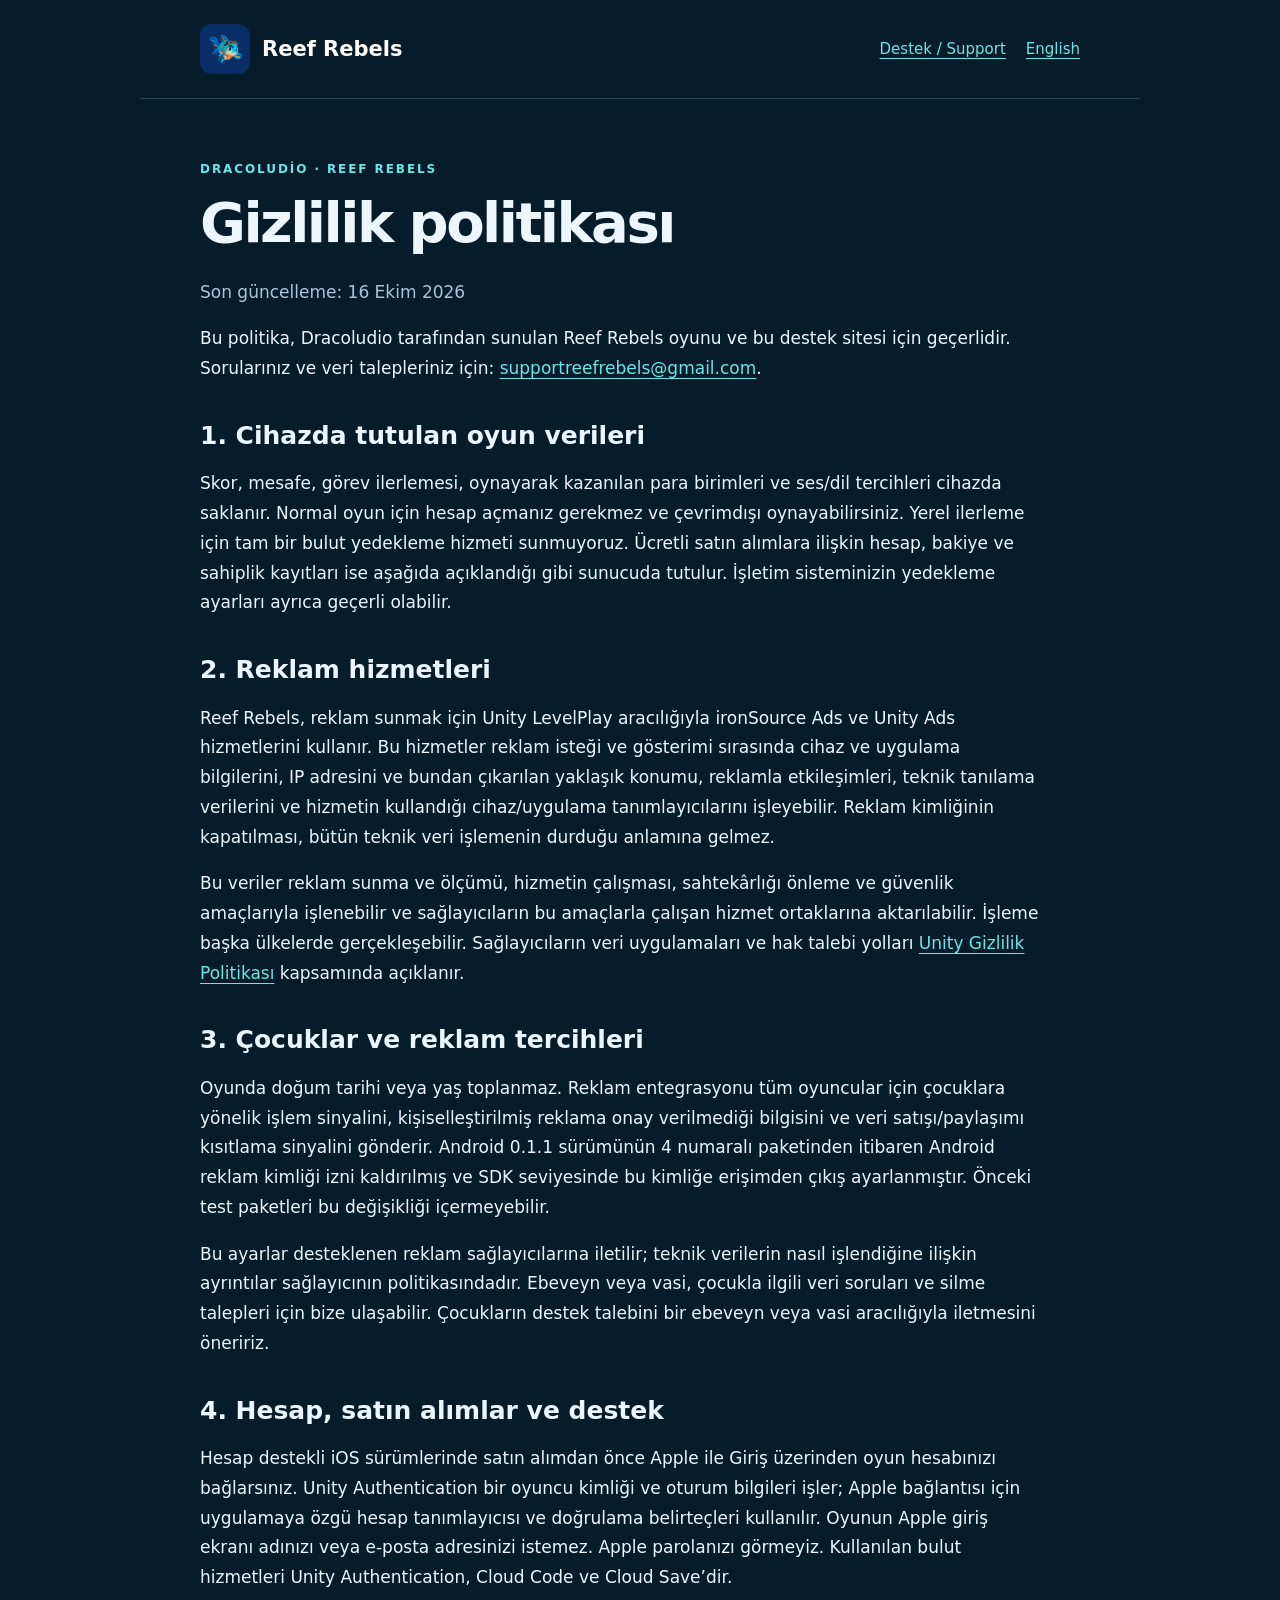
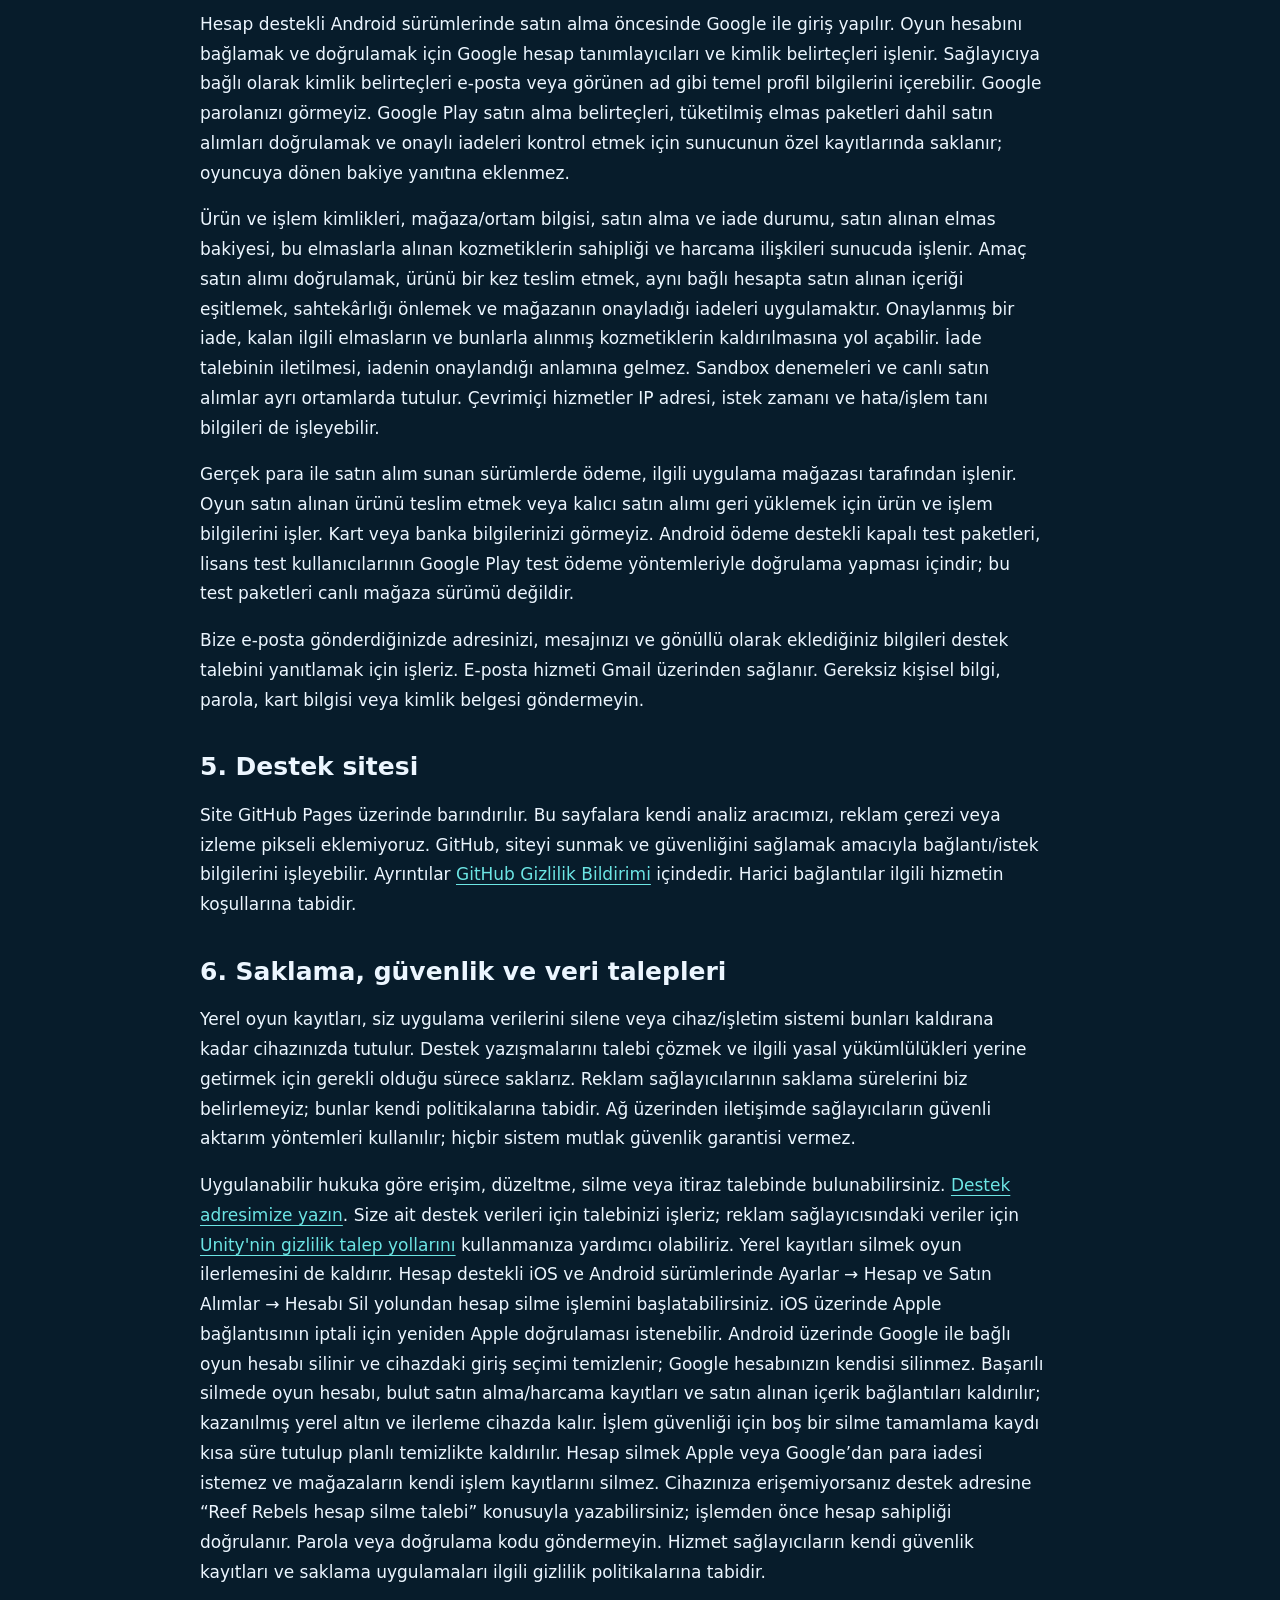
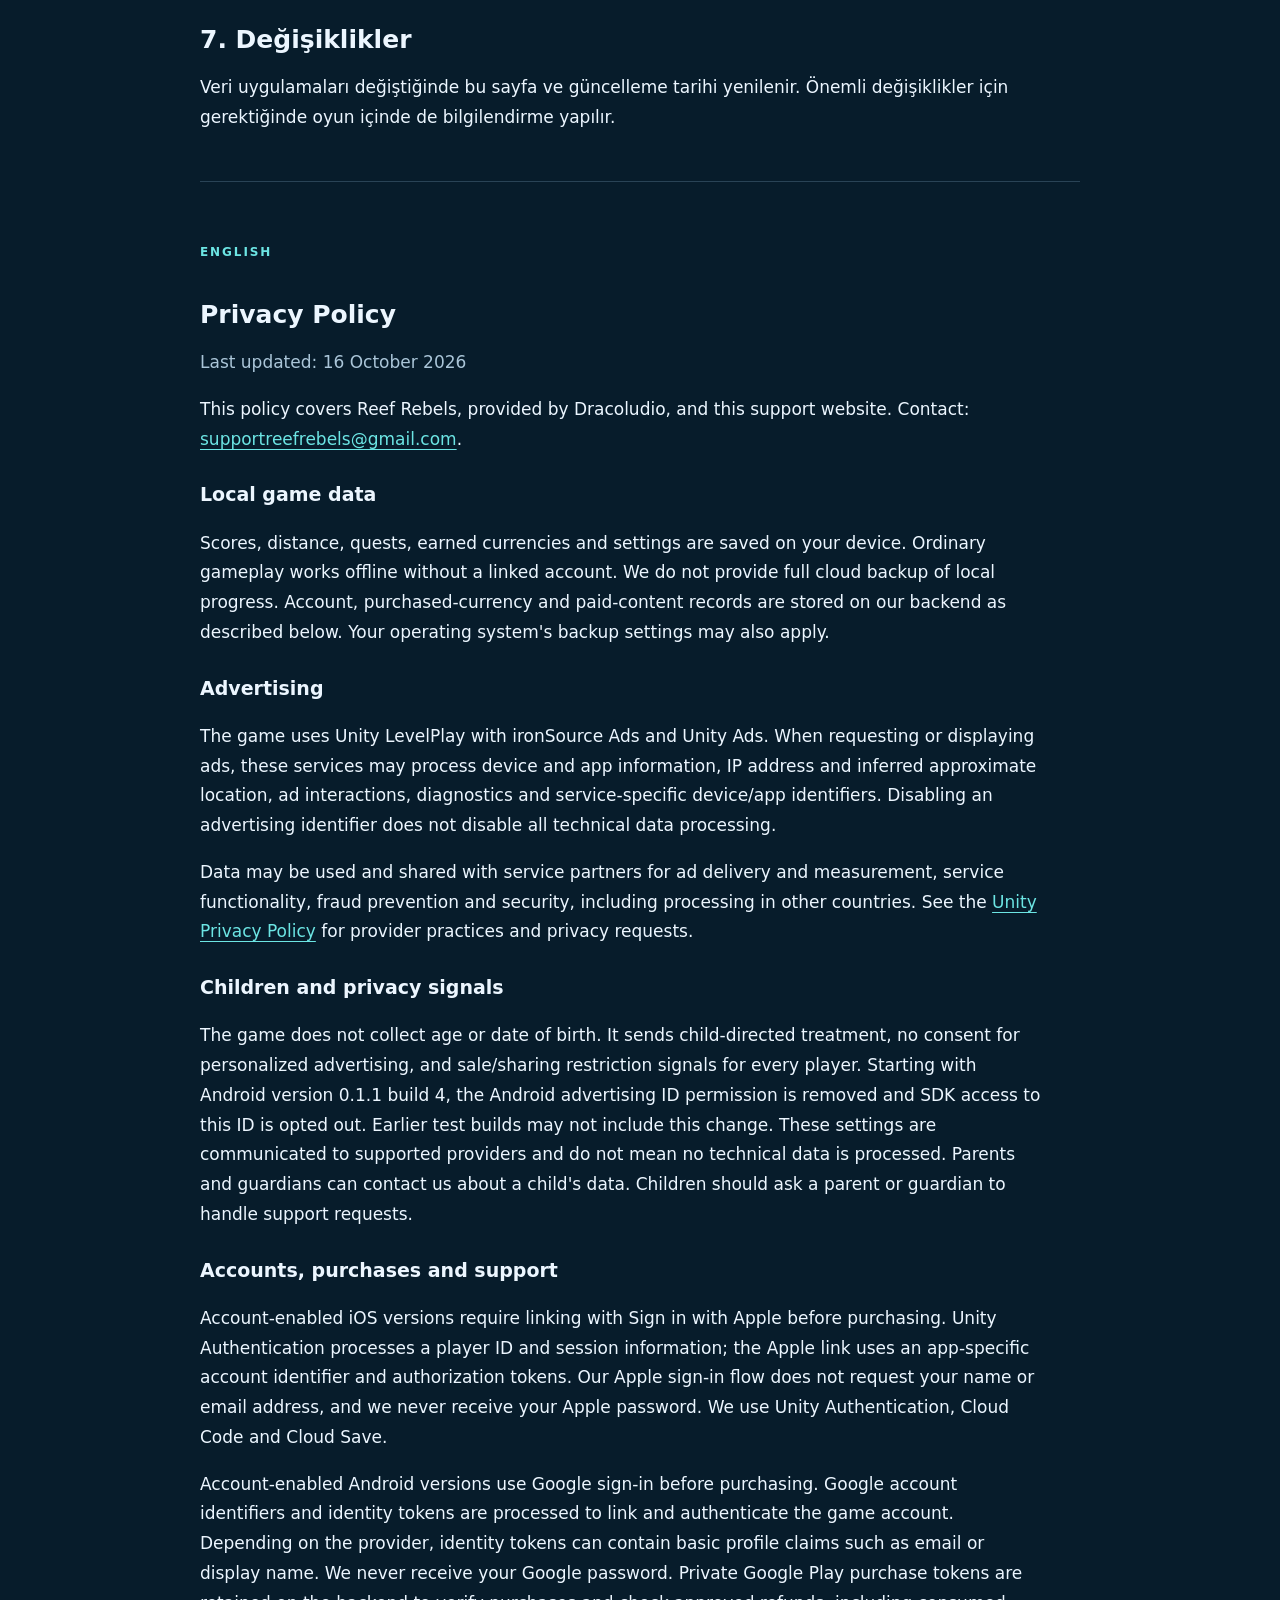
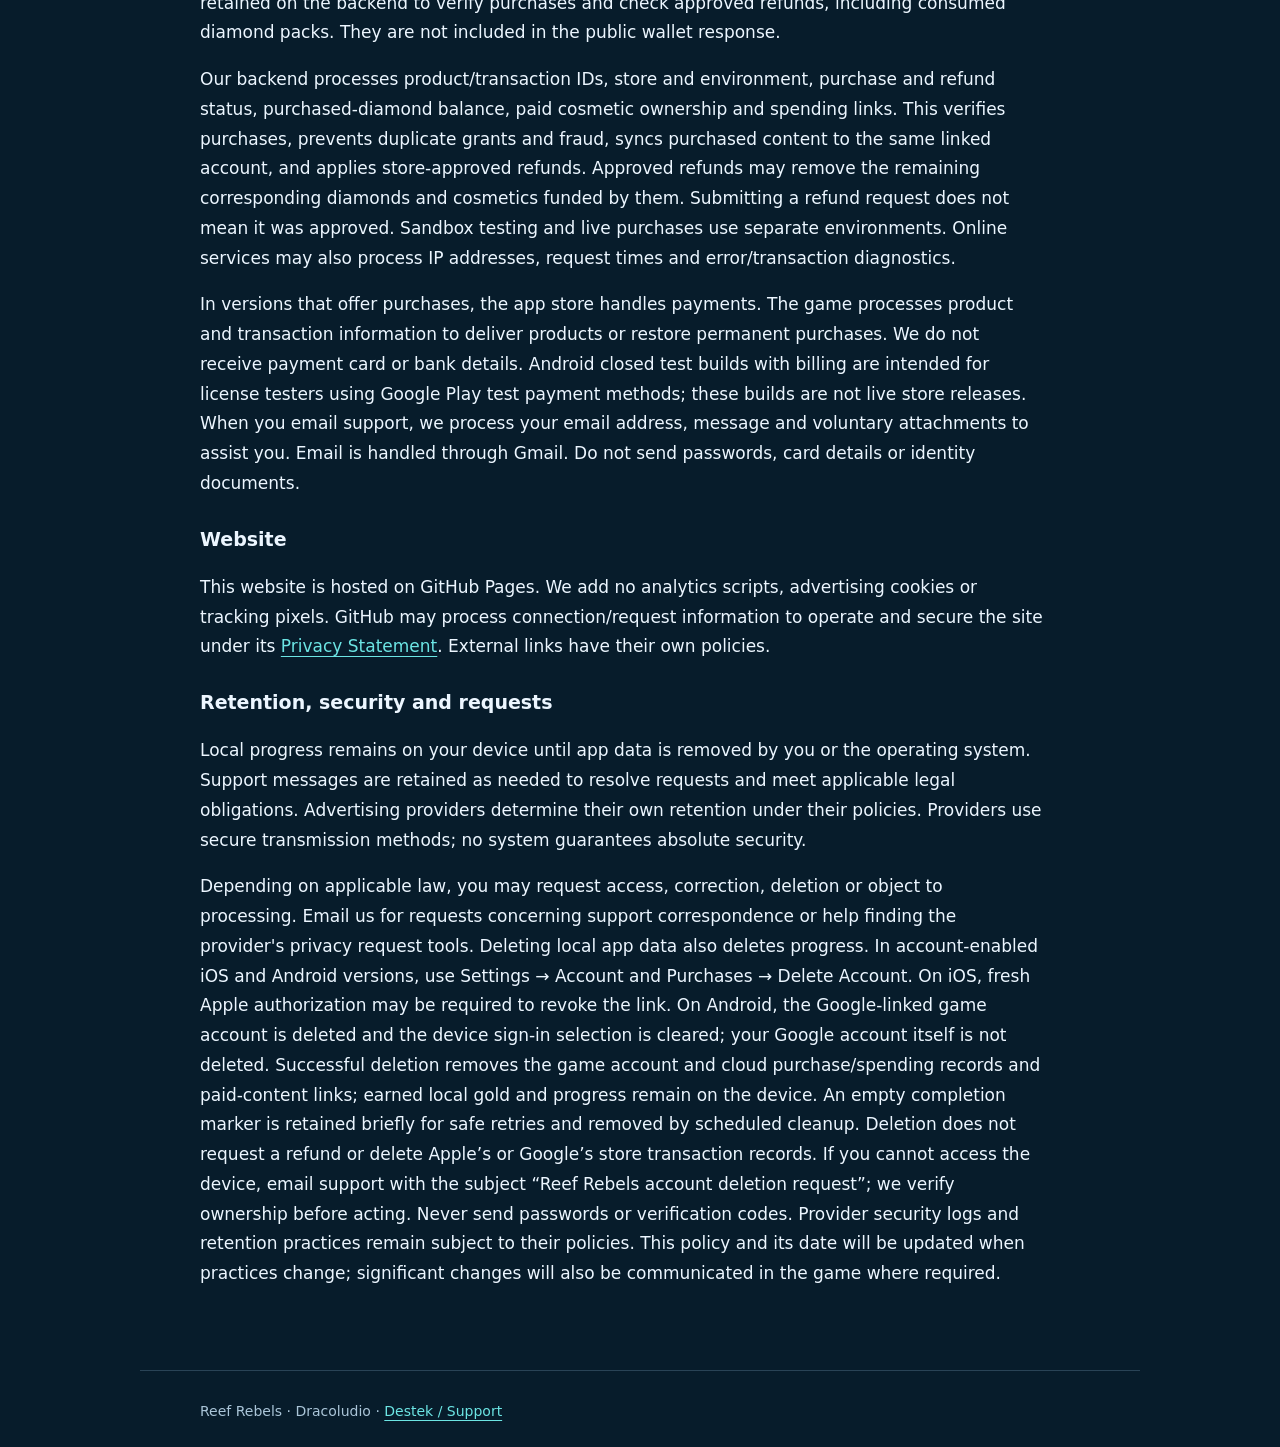
==== commit 84430894: "Update Android account, purchase and deletion disclosures" ====
--- a/privacy.html
+++ b/privacy.html
@@ -1,18 +1,18 @@
 <!doctype html>
 <html lang="tr"><head><meta charset="utf-8"><meta name="viewport" content="width=device-width,initial-scale=1"><meta name="description" content="Reef Rebels gizlilik politikası: yerel oyun kayıtları, reklam hizmetleri, destek ve veri talepleri."><title>Reef Rebels | Gizlilik / Privacy</title><link rel="stylesheet" href="reef.css"></head>
 <body><header><a class="brand" href="support.html"><img src="reef-icon.png" alt="" width="50" height="50">Reef Rebels</a><nav aria-label="Sayfalar"><a href="support.html">Destek / Support</a><a href="#english" lang="en">English</a></nav></header>
-<main><p class="eyebrow">Dracoludio · Reef Rebels</p><h1>Gizlilik politikası</h1><p class="muted">Son güncelleme: 15 Ekim 2026</p><p>Bu politika, Dracoludio tarafından sunulan Reef Rebels oyunu ve bu destek sitesi için geçerlidir. Sorularınız ve veri talepleriniz için: <a href="mailto:supportreefrebels@gmail.com">supportreefrebels@gmail.com</a>.</p>
+<main><p class="eyebrow">Dracoludio · Reef Rebels</p><h1>Gizlilik politikası</h1><p class="muted">Son güncelleme: 16 Ekim 2026</p><p>Bu politika, Dracoludio tarafından sunulan Reef Rebels oyunu ve bu destek sitesi için geçerlidir. Sorularınız ve veri talepleriniz için: <a href="mailto:supportreefrebels@gmail.com">supportreefrebels@gmail.com</a>.</p>
 <h2>1. Cihazda tutulan oyun verileri</h2><p>Skor, mesafe, görev ilerlemesi, oynayarak kazanılan para birimleri ve ses/dil tercihleri cihazda saklanır. Normal oyun için hesap açmanız gerekmez ve çevrimdışı oynayabilirsiniz. Yerel ilerleme için tam bir bulut yedekleme hizmeti sunmuyoruz. Ücretli satın alımlara ilişkin hesap, bakiye ve sahiplik kayıtları ise aşağıda açıklandığı gibi sunucuda tutulur. İşletim sisteminizin yedekleme ayarları ayrıca geçerli olabilir.</p>
 <h2>2. Reklam hizmetleri</h2><p>Reef Rebels, reklam sunmak için Unity LevelPlay aracılığıyla ironSource Ads ve Unity Ads hizmetlerini kullanır. Bu hizmetler reklam isteği ve gösterimi sırasında cihaz ve uygulama bilgilerini, IP adresini ve bundan çıkarılan yaklaşık konumu, reklamla etkileşimleri, teknik tanılama verilerini ve hizmetin kullandığı cihaz/uygulama tanımlayıcılarını işleyebilir. Reklam kimliğinin kapatılması, bütün teknik veri işlemenin durduğu anlamına gelmez.</p><p>Bu veriler reklam sunma ve ölçümü, hizmetin çalışması, sahtekârlığı önleme ve güvenlik amaçlarıyla işlenebilir ve sağlayıcıların bu amaçlarla çalışan hizmet ortaklarına aktarılabilir. İşleme başka ülkelerde gerçekleşebilir. Sağlayıcıların veri uygulamaları ve hak talebi yolları <a href="https://unity.com/legal/privacy-policy">Unity Gizlilik Politikası</a> kapsamında açıklanır.</p>
 <h2>3. Çocuklar ve reklam tercihleri</h2><p>Oyunda doğum tarihi veya yaş toplanmaz. Reklam entegrasyonu tüm oyuncular için çocuklara yönelik işlem sinyalini, kişiselleştirilmiş reklama onay verilmediği bilgisini ve veri satışı/paylaşımı kısıtlama sinyalini gönderir. Android 0.1.1 sürümünün 4 numaralı paketinden itibaren Android reklam kimliği izni kaldırılmış ve SDK seviyesinde bu kimliğe erişimden çıkış ayarlanmıştır. Önceki test paketleri bu değişikliği içermeyebilir.</p><p>Bu ayarlar desteklenen reklam sağlayıcılarına iletilir; teknik verilerin nasıl işlendiğine ilişkin ayrıntılar sağlayıcının politikasındadır. Ebeveyn veya vasi, çocukla ilgili veri soruları ve silme talepleri için bize ulaşabilir. Çocukların destek talebini bir ebeveyn veya vasi aracılığıyla iletmesini öneririz.</p>
-<h2>4. Hesap, satın alımlar ve destek</h2><p>Hesap destekli iOS sürümlerinde satın alımdan önce Apple ile Giriş üzerinden oyun hesabınızı bağlarsınız. Unity Authentication bir oyuncu kimliği ve oturum bilgileri işler; Apple bağlantısı için uygulamaya özgü hesap tanımlayıcısı ve doğrulama belirteçleri kullanılır. Oyunun Apple giriş ekranı adınızı veya e-posta adresinizi istemez. Apple parolanızı görmeyiz. Kullanılan bulut hizmetleri Unity Authentication, Cloud Code ve Cloud Save’dir.</p><p>Ürün ve işlem kimlikleri, mağaza/ortam bilgisi, satın alma ve iade durumu, satın alınan elmas bakiyesi, bu elmaslarla alınan kozmetiklerin sahipliği ve harcama ilişkileri sunucuda işlenir. Amaç satın alımı doğrulamak, ürünü bir kez teslim etmek, aynı bağlı hesapta satın alınan içeriği eşitlemek, sahtekârlığı önlemek ve mağazanın onayladığı iadeleri uygulamaktır. Onaylanmış bir iade, kalan ilgili elmasların ve bunlarla alınmış kozmetiklerin kaldırılmasına yol açabilir. İade talebinin iletilmesi, iadenin onaylandığı anlamına gelmez. Sandbox denemeleri ve canlı satın alımlar ayrı ortamlarda tutulur. Çevrimiçi hizmetler IP adresi, istek zamanı ve hata/işlem tanı bilgileri de işleyebilir.</p><p>Gerçek para ile satın alım sunan sürümlerde ödeme, ilgili uygulama mağazası tarafından işlenir. Oyun satın alınan ürünü teslim etmek veya kalıcı satın alımı geri yüklemek için ürün ve işlem bilgilerini işler. Kart veya banka bilgilerinizi görmeyiz. Android kapalı test paketinde gerçek para ile satın alma etkin değildir.</p><p>Bize e-posta gönderdiğinizde adresinizi, mesajınızı ve gönüllü olarak eklediğiniz bilgileri destek talebini yanıtlamak için işleriz. E-posta hizmeti Gmail üzerinden sağlanır. Gereksiz kişisel bilgi, parola, kart bilgisi veya kimlik belgesi göndermeyin.</p>
+<h2>4. Hesap, satın alımlar ve destek</h2><p>Hesap destekli iOS sürümlerinde satın alımdan önce Apple ile Giriş üzerinden oyun hesabınızı bağlarsınız. Unity Authentication bir oyuncu kimliği ve oturum bilgileri işler; Apple bağlantısı için uygulamaya özgü hesap tanımlayıcısı ve doğrulama belirteçleri kullanılır. Oyunun Apple giriş ekranı adınızı veya e-posta adresinizi istemez. Apple parolanızı görmeyiz. Kullanılan bulut hizmetleri Unity Authentication, Cloud Code ve Cloud Save’dir.</p><p>Hesap destekli Android sürümlerinde satın alma öncesinde Google ile giriş yapılır. Oyun hesabını bağlamak ve doğrulamak için Google hesap tanımlayıcıları ve kimlik belirteçleri işlenir. Sağlayıcıya bağlı olarak kimlik belirteçleri e-posta veya görünen ad gibi temel profil bilgilerini içerebilir. Google parolanızı görmeyiz. Google Play satın alma belirteçleri, tüketilmiş elmas paketleri dahil satın alımları doğrulamak ve onaylı iadeleri kontrol etmek için sunucunun özel kayıtlarında saklanır; oyuncuya dönen bakiye yanıtına eklenmez.</p><p>Ürün ve işlem kimlikleri, mağaza/ortam bilgisi, satın alma ve iade durumu, satın alınan elmas bakiyesi, bu elmaslarla alınan kozmetiklerin sahipliği ve harcama ilişkileri sunucuda işlenir. Amaç satın alımı doğrulamak, ürünü bir kez teslim etmek, aynı bağlı hesapta satın alınan içeriği eşitlemek, sahtekârlığı önlemek ve mağazanın onayladığı iadeleri uygulamaktır. Onaylanmış bir iade, kalan ilgili elmasların ve bunlarla alınmış kozmetiklerin kaldırılmasına yol açabilir. İade talebinin iletilmesi, iadenin onaylandığı anlamına gelmez. Sandbox denemeleri ve canlı satın alımlar ayrı ortamlarda tutulur. Çevrimiçi hizmetler IP adresi, istek zamanı ve hata/işlem tanı bilgileri de işleyebilir.</p><p>Gerçek para ile satın alım sunan sürümlerde ödeme, ilgili uygulama mağazası tarafından işlenir. Oyun satın alınan ürünü teslim etmek veya kalıcı satın alımı geri yüklemek için ürün ve işlem bilgilerini işler. Kart veya banka bilgilerinizi görmeyiz. Android ödeme destekli kapalı test paketleri, lisans test kullanıcılarının Google Play test ödeme yöntemleriyle doğrulama yapması içindir; bu test paketleri canlı mağaza sürümü değildir.</p><p>Bize e-posta gönderdiğinizde adresinizi, mesajınızı ve gönüllü olarak eklediğiniz bilgileri destek talebini yanıtlamak için işleriz. E-posta hizmeti Gmail üzerinden sağlanır. Gereksiz kişisel bilgi, parola, kart bilgisi veya kimlik belgesi göndermeyin.</p>
 <h2>5. Destek sitesi</h2><p>Site GitHub Pages üzerinde barındırılır. Bu sayfalara kendi analiz aracımızı, reklam çerezi veya izleme pikseli eklemiyoruz. GitHub, siteyi sunmak ve güvenliğini sağlamak amacıyla bağlantı/istek bilgilerini işleyebilir. Ayrıntılar <a href="https://docs.github.com/en/site-policy/privacy-policies/github-general-privacy-statement">GitHub Gizlilik Bildirimi</a> içindedir. Harici bağlantılar ilgili hizmetin koşullarına tabidir.</p>
-<h2>6. Saklama, güvenlik ve veri talepleri</h2><p>Yerel oyun kayıtları, siz uygulama verilerini silene veya cihaz/işletim sistemi bunları kaldırana kadar cihazınızda tutulur. Destek yazışmalarını talebi çözmek ve ilgili yasal yükümlülükleri yerine getirmek için gerekli olduğu sürece saklarız. Reklam sağlayıcılarının saklama sürelerini biz belirlemeyiz; bunlar kendi politikalarına tabidir. Ağ üzerinden iletişimde sağlayıcıların güvenli aktarım yöntemleri kullanılır; hiçbir sistem mutlak güvenlik garantisi vermez.</p><p>Uygulanabilir hukuka göre erişim, düzeltme, silme veya itiraz talebinde bulunabilirsiniz. <a href="mailto:supportreefrebels@gmail.com?subject=Reef%20Rebels%20veri%20talebi">Destek adresimize yazın</a>. Size ait destek verileri için talebinizi işleriz; reklam sağlayıcısındaki veriler için <a href="https://unity.com/legal/privacy-policy">Unity'nin gizlilik talep yollarını</a> kullanmanıza yardımcı olabiliriz. Yerel kayıtları silmek oyun ilerlemesini de kaldırır. Hesap destekli iOS sürümlerinde Ayarlar → Hesap ve Satın Alımlar → Hesabı Sil yolundan hesap silme işlemini başlatabilirsiniz. Apple bağlantısının iptali için yeniden Apple doğrulaması istenebilir. Başarılı silmede oyun hesabı, bulut satın alma/harcama kayıtları ve satın alınan içerik bağlantıları kaldırılır; kazanılmış yerel altın ve ilerleme cihazda kalır. İşlem güvenliği için boş bir silme tamamlama kaydı kısa süre tutulup planlı temizlikte kaldırılır. Hesap silmek Apple’dan para iadesi istemez ve Apple’ın kendi işlem kayıtlarını silmez. Cihazınıza erişemiyorsanız destek adresine “Reef Rebels hesap silme talebi” konusuyla yazabilirsiniz; işlemden önce hesap sahipliği doğrulanır. Parola veya doğrulama kodu göndermeyin. Hizmet sağlayıcıların kendi güvenlik kayıtları ve saklama uygulamaları ilgili gizlilik politikalarına tabidir.</p>
+<h2>6. Saklama, güvenlik ve veri talepleri</h2><p>Yerel oyun kayıtları, siz uygulama verilerini silene veya cihaz/işletim sistemi bunları kaldırana kadar cihazınızda tutulur. Destek yazışmalarını talebi çözmek ve ilgili yasal yükümlülükleri yerine getirmek için gerekli olduğu sürece saklarız. Reklam sağlayıcılarının saklama sürelerini biz belirlemeyiz; bunlar kendi politikalarına tabidir. Ağ üzerinden iletişimde sağlayıcıların güvenli aktarım yöntemleri kullanılır; hiçbir sistem mutlak güvenlik garantisi vermez.</p><p>Uygulanabilir hukuka göre erişim, düzeltme, silme veya itiraz talebinde bulunabilirsiniz. <a href="mailto:supportreefrebels@gmail.com?subject=Reef%20Rebels%20veri%20talebi">Destek adresimize yazın</a>. Size ait destek verileri için talebinizi işleriz; reklam sağlayıcısındaki veriler için <a href="https://unity.com/legal/privacy-policy">Unity'nin gizlilik talep yollarını</a> kullanmanıza yardımcı olabiliriz. Yerel kayıtları silmek oyun ilerlemesini de kaldırır. Hesap destekli iOS ve Android sürümlerinde Ayarlar → Hesap ve Satın Alımlar → Hesabı Sil yolundan hesap silme işlemini başlatabilirsiniz. iOS üzerinde Apple bağlantısının iptali için yeniden Apple doğrulaması istenebilir. Android üzerinde Google ile bağlı oyun hesabı silinir ve cihazdaki giriş seçimi temizlenir; Google hesabınızın kendisi silinmez. Başarılı silmede oyun hesabı, bulut satın alma/harcama kayıtları ve satın alınan içerik bağlantıları kaldırılır; kazanılmış yerel altın ve ilerleme cihazda kalır. İşlem güvenliği için boş bir silme tamamlama kaydı kısa süre tutulup planlı temizlikte kaldırılır. Hesap silmek Apple veya Google’dan para iadesi istemez ve mağazaların kendi işlem kayıtlarını silmez. Cihazınıza erişemiyorsanız destek adresine “Reef Rebels hesap silme talebi” konusuyla yazabilirsiniz; işlemden önce hesap sahipliği doğrulanır. Parola veya doğrulama kodu göndermeyin. Hizmet sağlayıcıların kendi güvenlik kayıtları ve saklama uygulamaları ilgili gizlilik politikalarına tabidir.</p>
 <h2>7. Değişiklikler</h2><p>Veri uygulamaları değiştiğinde bu sayfa ve güncelleme tarihi yenilenir. Önemli değişiklikler için gerektiğinde oyun içinde de bilgilendirme yapılır.</p>
-<section class="language" id="english" lang="en"><p class="eyebrow">English</p><h2>Privacy Policy</h2><p class="muted">Last updated: 15 October 2026</p><p>This policy covers Reef Rebels, provided by Dracoludio, and this support website. Contact: <a href="mailto:supportreefrebels@gmail.com">supportreefrebels@gmail.com</a>.</p>
+<section class="language" id="english" lang="en"><p class="eyebrow">English</p><h2>Privacy Policy</h2><p class="muted">Last updated: 16 October 2026</p><p>This policy covers Reef Rebels, provided by Dracoludio, and this support website. Contact: <a href="mailto:supportreefrebels@gmail.com">supportreefrebels@gmail.com</a>.</p>
 <h3>Local game data</h3><p>Scores, distance, quests, earned currencies and settings are saved on your device. Ordinary gameplay works offline without a linked account. We do not provide full cloud backup of local progress. Account, purchased-currency and paid-content records are stored on our backend as described below. Your operating system's backup settings may also apply.</p>
 <h3>Advertising</h3><p>The game uses Unity LevelPlay with ironSource Ads and Unity Ads. When requesting or displaying ads, these services may process device and app information, IP address and inferred approximate location, ad interactions, diagnostics and service-specific device/app identifiers. Disabling an advertising identifier does not disable all technical data processing.</p><p>Data may be used and shared with service partners for ad delivery and measurement, service functionality, fraud prevention and security, including processing in other countries. See the <a href="https://unity.com/legal/privacy-policy">Unity Privacy Policy</a> for provider practices and privacy requests.</p>
 <h3>Children and privacy signals</h3><p>The game does not collect age or date of birth. It sends child-directed treatment, no consent for personalized advertising, and sale/sharing restriction signals for every player. Starting with Android version 0.1.1 build 4, the Android advertising ID permission is removed and SDK access to this ID is opted out. Earlier test builds may not include this change. These settings are communicated to supported providers and do not mean no technical data is processed. Parents and guardians can contact us about a child's data. Children should ask a parent or guardian to handle support requests.</p>
-<h3>Accounts, purchases and support</h3><p>Account-enabled iOS versions require linking with Sign in with Apple before purchasing. Unity Authentication processes a player ID and session information; the Apple link uses an app-specific account identifier and authorization tokens. Our Apple sign-in flow does not request your name or email address, and we never receive your Apple password. We use Unity Authentication, Cloud Code and Cloud Save.</p><p>Our backend processes product/transaction IDs, store and environment, purchase and refund status, purchased-diamond balance, paid cosmetic ownership and spending links. This verifies purchases, prevents duplicate grants and fraud, syncs purchased content to the same linked account, and applies store-approved refunds. Approved refunds may remove the remaining corresponding diamonds and cosmetics funded by them. Submitting a refund request does not mean it was approved. Sandbox testing and live purchases use separate environments. Online services may also process IP addresses, request times and error/transaction diagnostics.</p><p>In versions that offer purchases, the app store handles payments. The game processes product and transaction information to deliver products or restore permanent purchases. We do not receive payment card or bank details. Real-money purchases are not enabled in the Android closed test build. When you email support, we process your email address, message and voluntary attachments to assist you. Email is handled through Gmail. Do not send passwords, card details or identity documents.</p>
+<h3>Accounts, purchases and support</h3><p>Account-enabled iOS versions require linking with Sign in with Apple before purchasing. Unity Authentication processes a player ID and session information; the Apple link uses an app-specific account identifier and authorization tokens. Our Apple sign-in flow does not request your name or email address, and we never receive your Apple password. We use Unity Authentication, Cloud Code and Cloud Save.</p><p>Account-enabled Android versions use Google sign-in before purchasing. Google account identifiers and identity tokens are processed to link and authenticate the game account. Depending on the provider, identity tokens can contain basic profile claims such as email or display name. We never receive your Google password. Private Google Play purchase tokens are retained on the backend to verify purchases and check approved refunds, including consumed diamond packs. They are not included in the public wallet response.</p><p>Our backend processes product/transaction IDs, store and environment, purchase and refund status, purchased-diamond balance, paid cosmetic ownership and spending links. This verifies purchases, prevents duplicate grants and fraud, syncs purchased content to the same linked account, and applies store-approved refunds. Approved refunds may remove the remaining corresponding diamonds and cosmetics funded by them. Submitting a refund request does not mean it was approved. Sandbox testing and live purchases use separate environments. Online services may also process IP addresses, request times and error/transaction diagnostics.</p><p>In versions that offer purchases, the app store handles payments. The game processes product and transaction information to deliver products or restore permanent purchases. We do not receive payment card or bank details. Android closed test builds with billing are intended for license testers using Google Play test payment methods; these builds are not live store releases. When you email support, we process your email address, message and voluntary attachments to assist you. Email is handled through Gmail. Do not send passwords, card details or identity documents.</p>
 <h3>Website</h3><p>This website is hosted on GitHub Pages. We add no analytics scripts, advertising cookies or tracking pixels. GitHub may process connection/request information to operate and secure the site under its <a href="https://docs.github.com/en/site-policy/privacy-policies/github-general-privacy-statement">Privacy Statement</a>. External links have their own policies.</p>
-<h3>Retention, security and requests</h3><p>Local progress remains on your device until app data is removed by you or the operating system. Support messages are retained as needed to resolve requests and meet applicable legal obligations. Advertising providers determine their own retention under their policies. Providers use secure transmission methods; no system guarantees absolute security.</p><p>Depending on applicable law, you may request access, correction, deletion or object to processing. Email us for requests concerning support correspondence or help finding the provider's privacy request tools. Deleting local app data also deletes progress. In account-enabled iOS versions, use Settings → Account and Purchases → Delete Account. Fresh Apple authorization may be required to revoke the link. Successful deletion removes the game account and cloud purchase/spending records and paid-content links; earned local gold and progress remain on the device. An empty completion marker is retained briefly for safe retries and removed by scheduled cleanup. Deletion does not request a refund or delete Apple’s transaction records. If you cannot access the device, email support with the subject “Reef Rebels account deletion request”; we verify ownership before acting. Never send passwords or verification codes. Provider security logs and retention practices remain subject to their policies. This policy and its date will be updated when practices change; significant changes will also be communicated in the game where required.</p></section></main><footer>Reef Rebels · Dracoludio · <a href="support.html">Destek / Support</a></footer></body></html>
+<h3>Retention, security and requests</h3><p>Local progress remains on your device until app data is removed by you or the operating system. Support messages are retained as needed to resolve requests and meet applicable legal obligations. Advertising providers determine their own retention under their policies. Providers use secure transmission methods; no system guarantees absolute security.</p><p>Depending on applicable law, you may request access, correction, deletion or object to processing. Email us for requests concerning support correspondence or help finding the provider's privacy request tools. Deleting local app data also deletes progress. In account-enabled iOS and Android versions, use Settings → Account and Purchases → Delete Account. On iOS, fresh Apple authorization may be required to revoke the link. On Android, the Google-linked game account is deleted and the device sign-in selection is cleared; your Google account itself is not deleted. Successful deletion removes the game account and cloud purchase/spending records and paid-content links; earned local gold and progress remain on the device. An empty completion marker is retained briefly for safe retries and removed by scheduled cleanup. Deletion does not request a refund or delete Apple’s or Google’s store transaction records. If you cannot access the device, email support with the subject “Reef Rebels account deletion request”; we verify ownership before acting. Never send passwords or verification codes. Provider security logs and retention practices remain subject to their policies. This policy and its date will be updated when practices change; significant changes will also be communicated in the game where required.</p></section></main><footer>Reef Rebels · Dracoludio · <a href="support.html">Destek / Support</a></footer></body></html>
